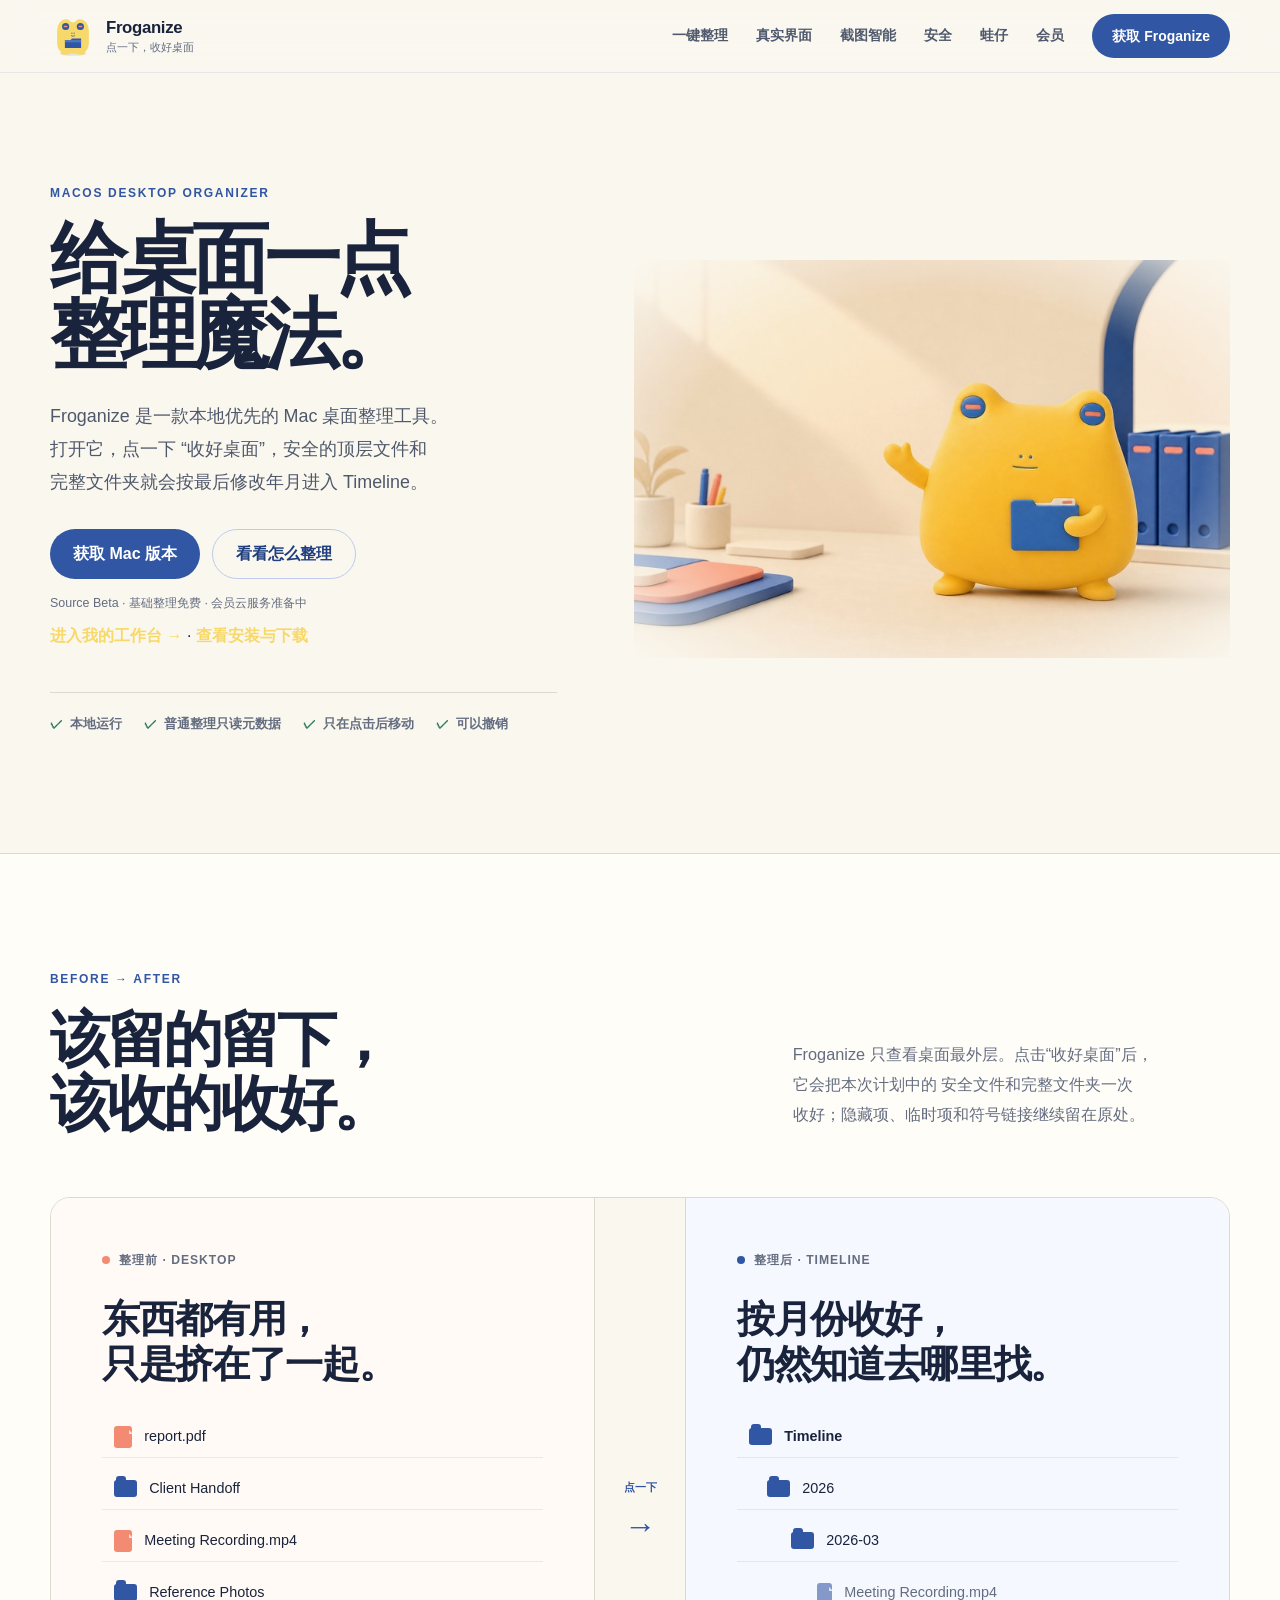
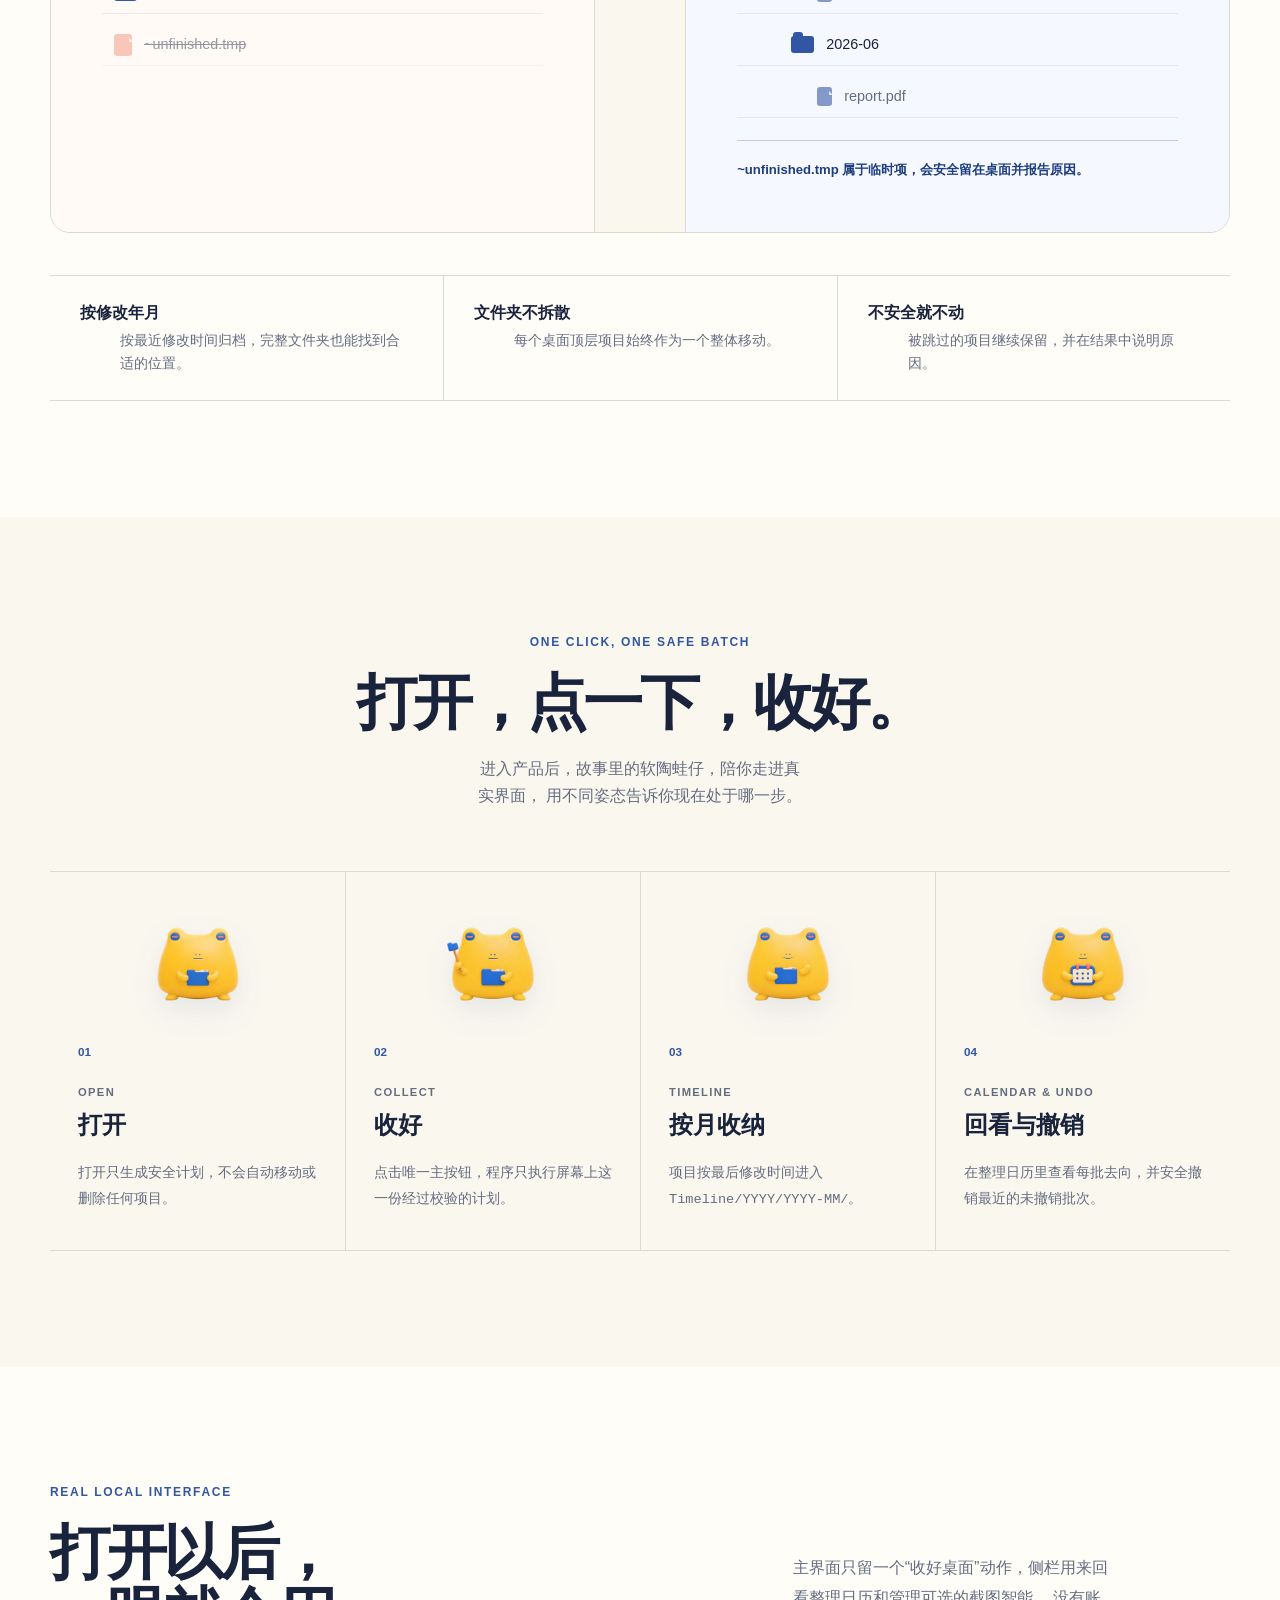
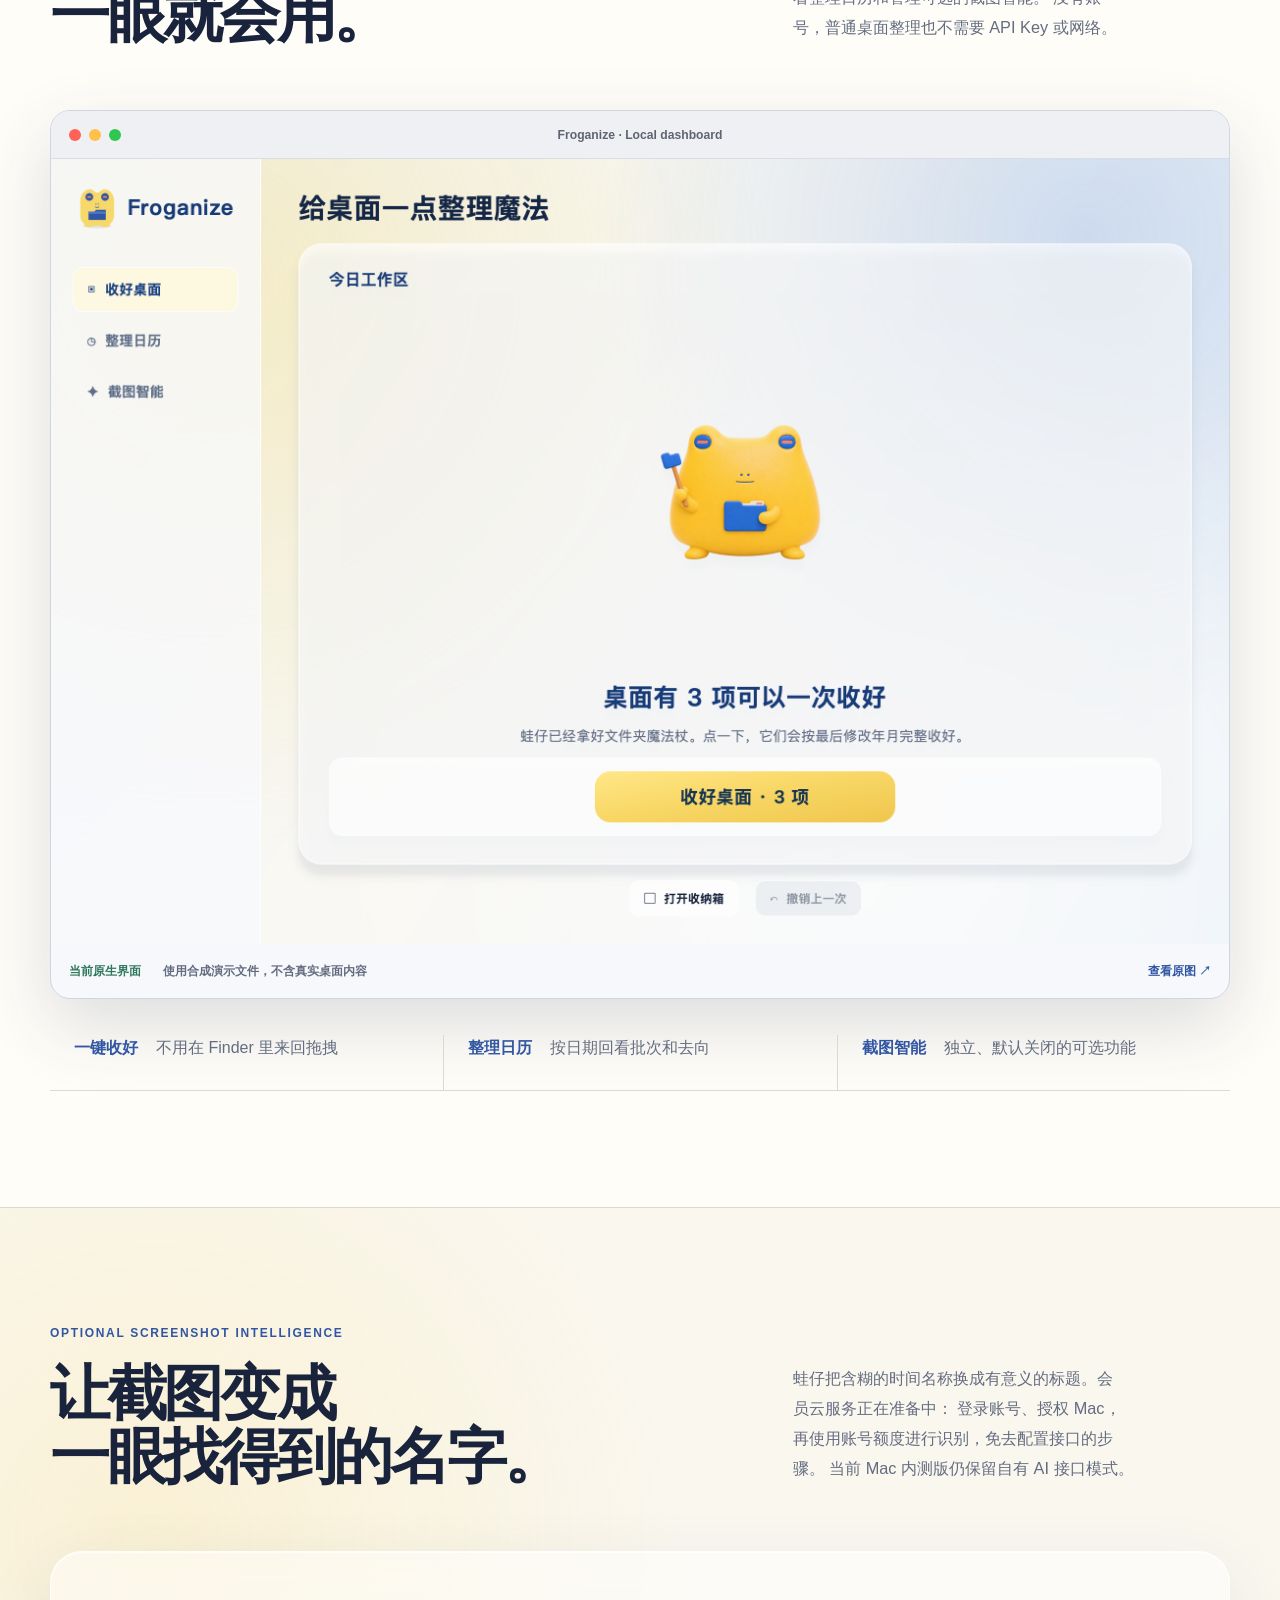
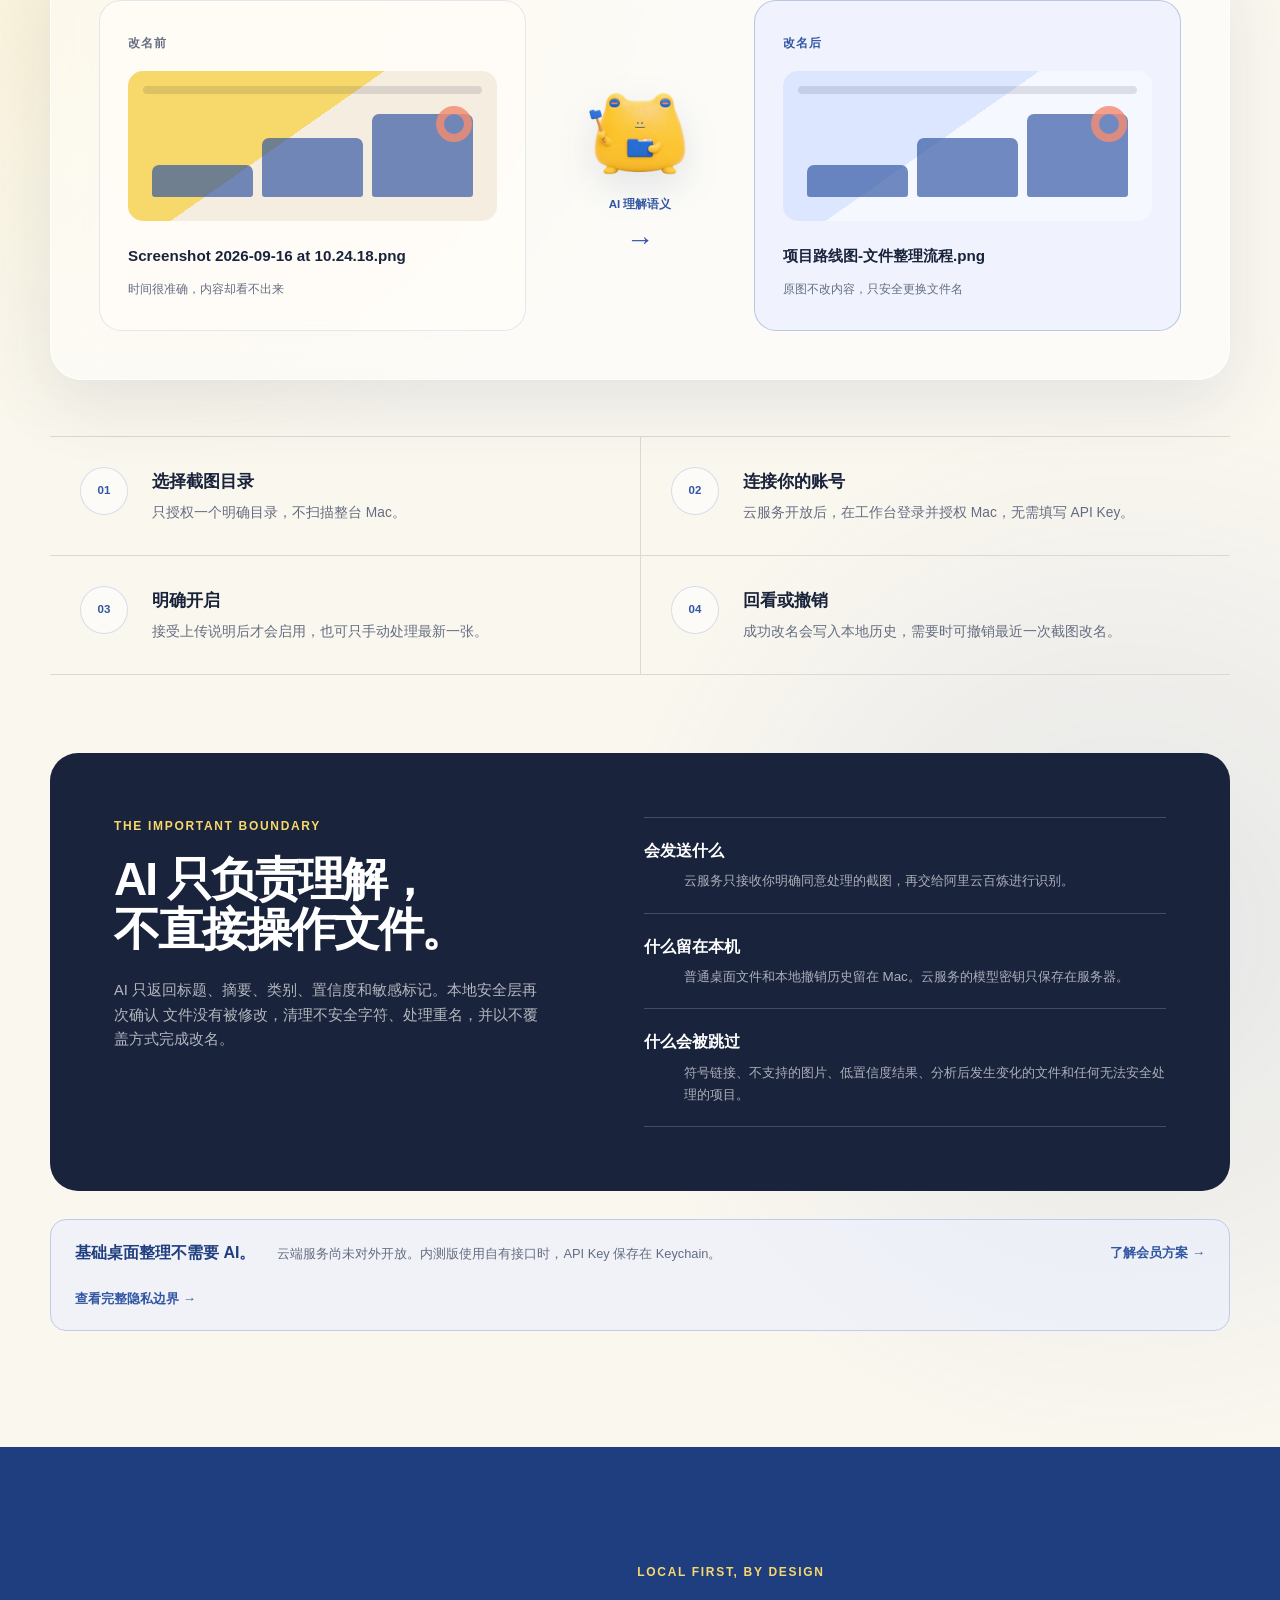
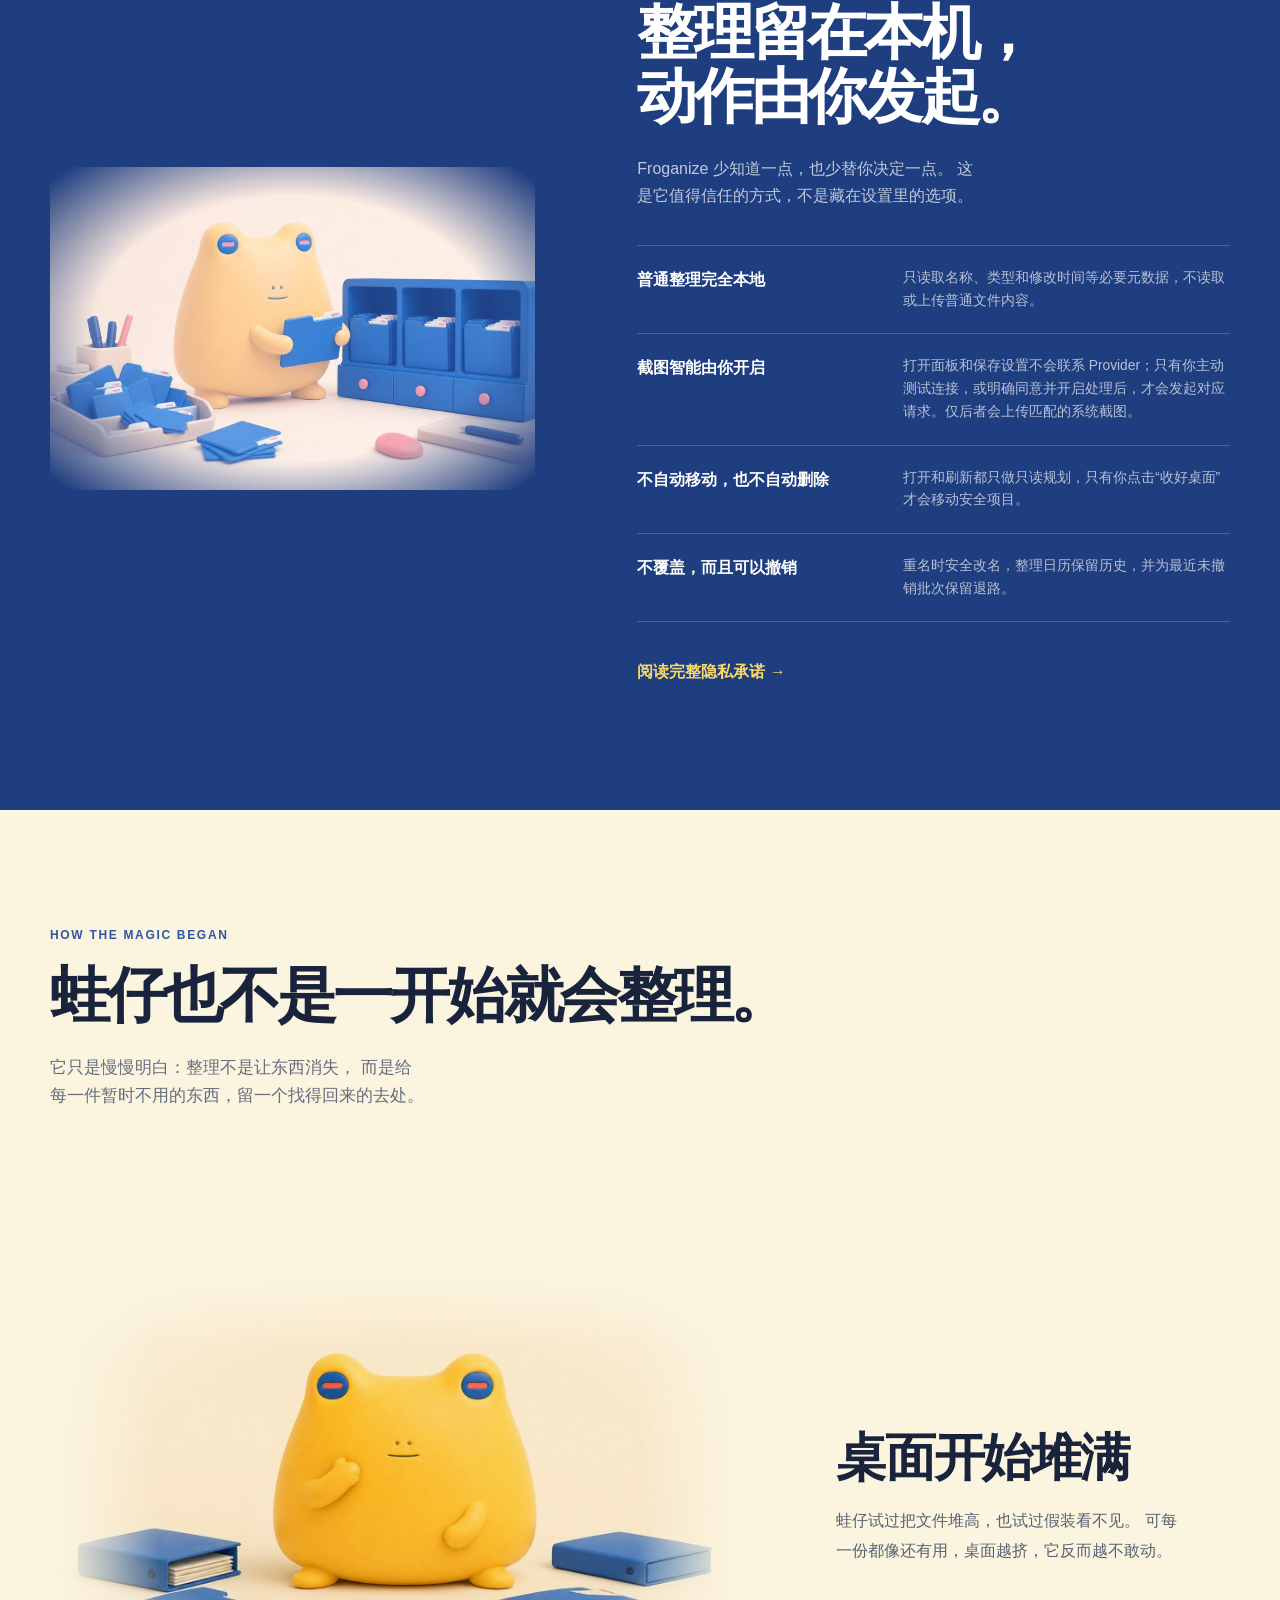
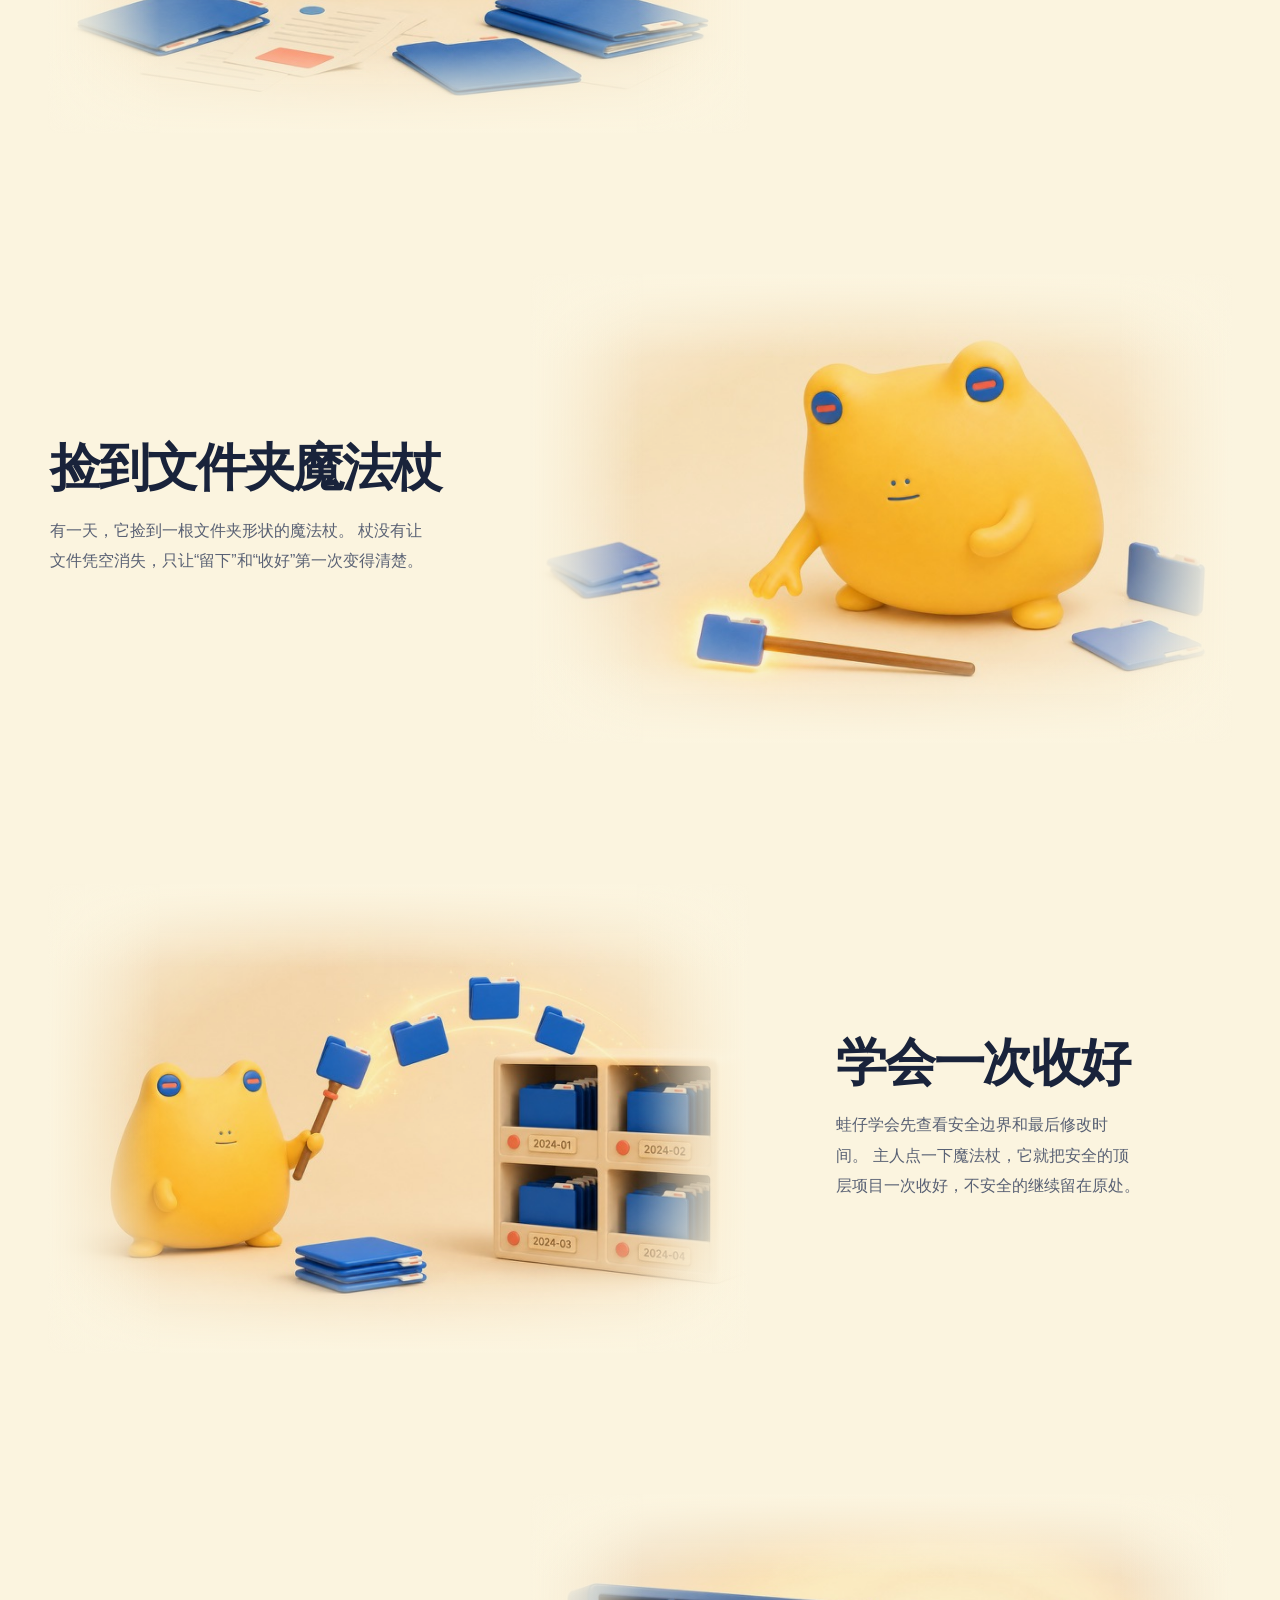
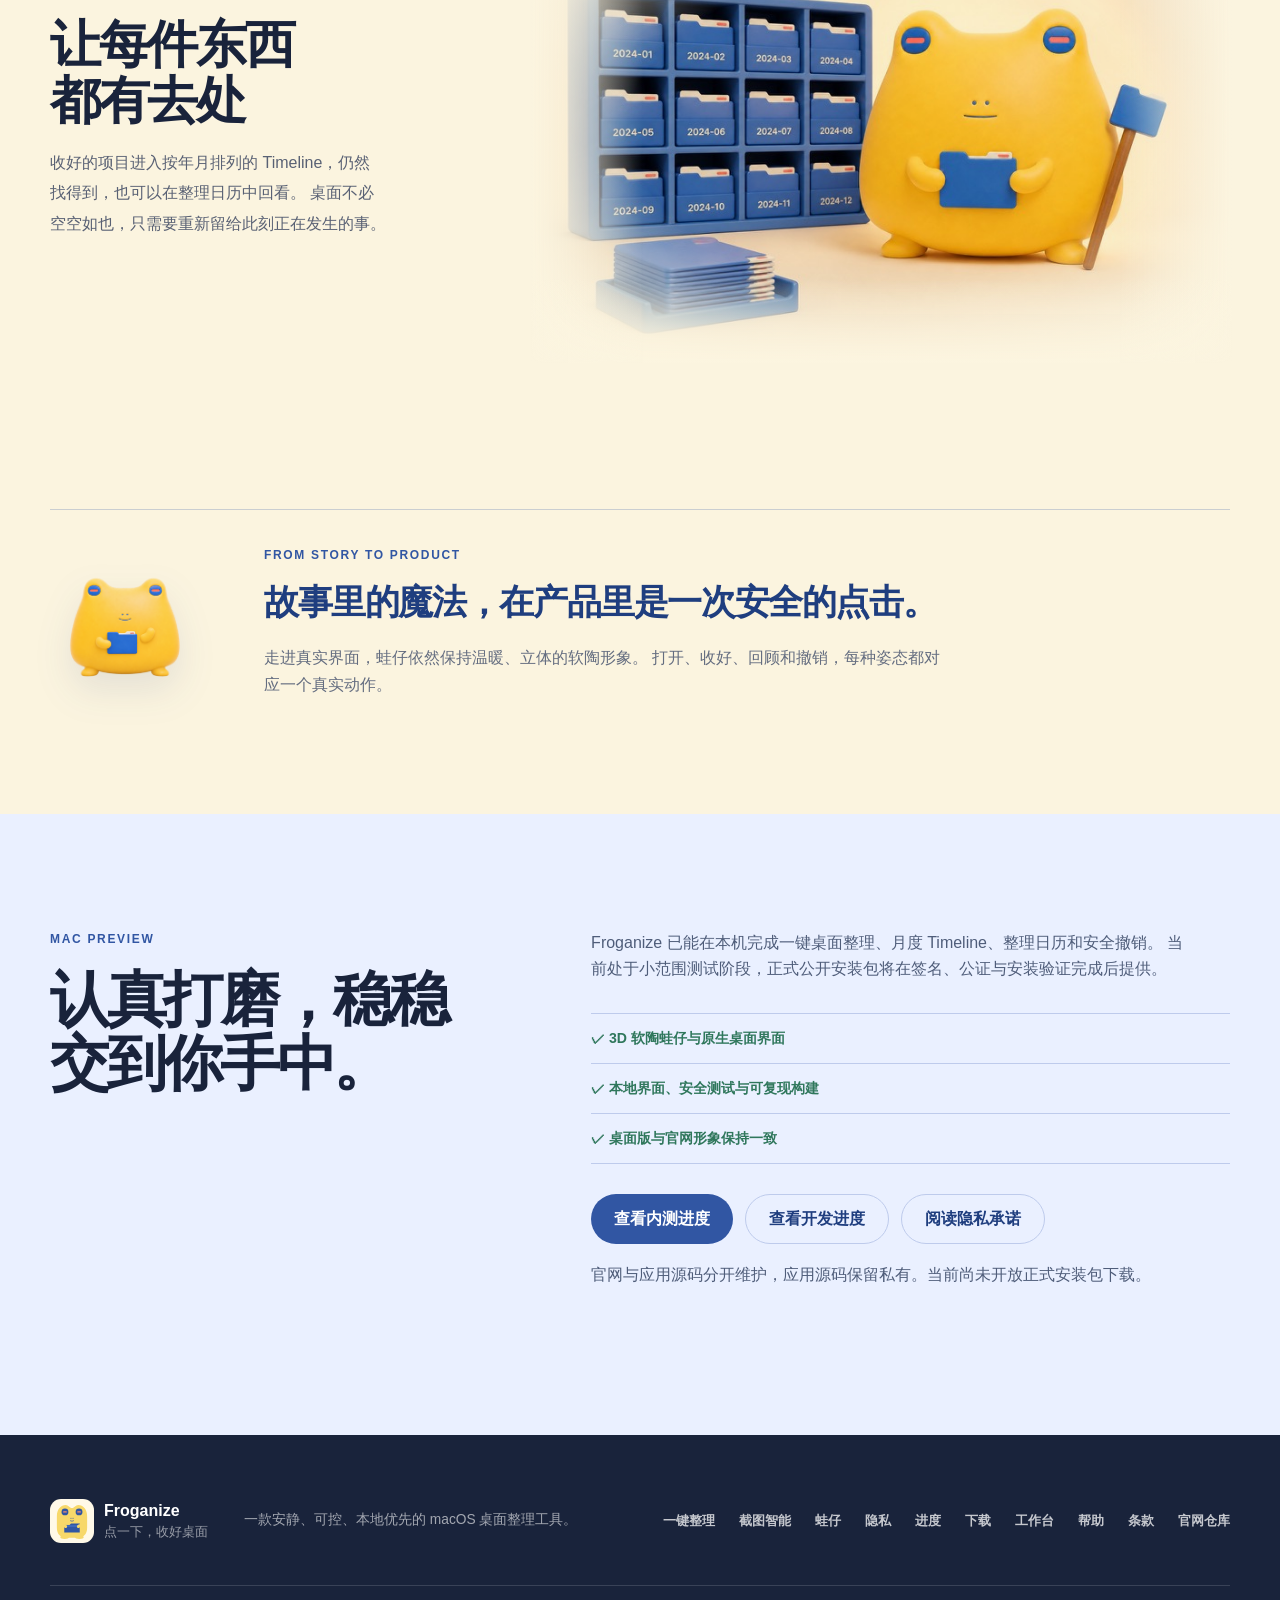
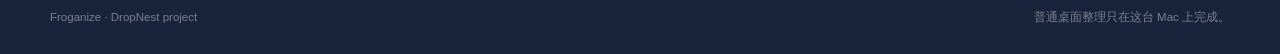
==== index.html @ e3f1faae "Publish independent marketing site with clay mascot system" ====
<!doctype html>
<html lang="zh-CN">
  <head>
    <meta charset="utf-8">
    <meta name="viewport" content="width=device-width, initial-scale=1">
    <meta
      name="description"
      content="Froganize 是一款本地优先的 macOS 桌面整理工具。点一下收好桌面，安全项目会按最后修改年月进入 Timeline，并可从整理日历回看和撤销。"
    >
    <meta name="theme-color" content="#faf7ef">
    <meta name="color-scheme" content="light">
    <meta property="og:type" content="website">
    <meta property="og:locale" content="zh_CN">
    <meta property="og:site_name" content="Froganize">
    <meta property="og:title" content="Froganize — 给桌面一点整理魔法">
    <meta
      property="og:description"
      content="点一下收好桌面：按最后修改年月归档，不覆盖、文件夹不拆散，还可以撤销。"
    >
    <meta property="og:url" content="https://www.froganize.com/">
    <meta property="og:image" content="https://www.froganize.com/assets/social-preview.png">
    <meta property="og:image:width" content="1280">
    <meta property="og:image:height" content="640">
    <meta property="og:image:alt" content="Froganize 蛙仔和桌面月度整理界面">
    <meta name="twitter:card" content="summary_large_image">
    <meta name="twitter:title" content="Froganize — 本地优先的 macOS 桌面整理工具">
    <meta
      name="twitter:description"
      content="Open → Collect → Timeline → Undo。一次明确点击，把安全项目完整收好。"
    >
    <meta name="twitter:image" content="https://www.froganize.com/assets/social-preview.png">
    <title>Froganize — 给桌面一点整理魔法</title>
    <link rel="canonical" href="https://www.froganize.com/">
    <link rel="icon" type="image/svg+xml" href="./assets/froganize-mark.svg">
    <link rel="apple-touch-icon" href="./assets/apple-touch-icon.png">
    <link rel="stylesheet" href="./styles.css">
    <script type="application/ld+json">
      {
        "@context": "https://schema.org",
        "@type": "SoftwareApplication",
        "name": "Froganize",
        "alternateName": "DropNest",
        "applicationCategory": "UtilitiesApplication",
        "operatingSystem": "macOS",
        "softwareVersion": "0.3.0",
        "url": "https://www.froganize.com/",
        "image": "https://www.froganize.com/assets/social-preview.png",
        "description": "A local-first macOS organizer that collects safe Desktop items into a monthly timeline with history and undo."
      }
    </script>
  </head>
  <body>
    <a class="skip-link" href="#main-content">跳到主要内容</a>

    <header class="site-header">
      <div class="page-width header-inner">
        <a class="brand" href="#top" aria-label="返回 Froganize 官网顶部">
          <span class="brand-avatar" aria-hidden="true">
            <img src="./assets/froganize-idle.svg" alt="" width="256" height="256">
          </span>
          <span class="brand-copy">
            <strong>Froganize</strong>
            <small>点一下，收好桌面</small>
          </span>
        </a>

        <nav class="site-nav" aria-label="主要导航">
          <a href="#workflow">一键整理</a>
          <a href="#product">真实界面</a>
          <a href="#intelligence">截图智能</a>
          <a href="#safety">安全</a>
          <a href="#story">蛙仔</a>
          <a href="./pricing.html">会员</a>
        </nav>

        <a class="header-download download-cta" href="./download.html">获取 Froganize</a>

        <details class="mobile-nav">
          <summary aria-label="打开网站导航">
            <span aria-hidden="true"></span>
            <span aria-hidden="true"></span>
            <span aria-hidden="true"></span>
          </summary>
          <nav aria-label="移动端导航">
            <a href="#workflow">一键整理</a>
            <a href="#product">真实界面</a>
            <a href="#intelligence">截图智能</a>
            <a href="#safety">安全原则</a>
            <a href="#story">认识蛙仔</a>
            <a href="./pricing.html">会员方案</a>
            <a href="./account.html">我的工作台</a>
            <a href="./help.html">帮助中心</a>
            <a class="download-cta" href="./download.html">获取 Froganize</a>
          </nav>
        </details>
      </div>
    </header>

    <main id="main-content">
      <section class="hero page-width" id="top">
        <div class="hero-copy">
          <p class="eyebrow">macOS Desktop Organizer</p>
          <h1>给桌面一点整理魔法。</h1>
          <p class="hero-lead">
            Froganize 是一款本地优先的 Mac 桌面整理工具。打开它，点一下
            “收好桌面”，安全的顶层文件和完整文件夹就会按最后修改年月进入 Timeline。
          </p>
          <div class="hero-actions">
            <a class="button button-primary download-cta" href="./download.html">获取 Mac 版本</a>
            <a class="button button-quiet" href="#transformation">看看怎么整理</a>
          </div>
          <p class="preview-note">Source Beta · 基础整理免费 · 会员云服务准备中</p>
          <p><a class="text-link" href="./account.html">进入我的工作台 →</a> · <a class="text-link" href="./download.html">查看安装与下载</a></p>
          <ul class="trust-list" aria-label="Froganize 的四个基础原则">
            <li>本地运行</li>
            <li>普通整理只读元数据</li>
            <li>只在点击后移动</li>
            <li>可以撤销</li>
          </ul>
        </div>

        <figure class="hero-visual">
          <img
            src="./assets/froganize-welcome.jpg"
            srcset="./assets/responsive/froganize-welcome-768.jpg 768w, ./assets/froganize-welcome.jpg 1536w"
            sizes="(max-width: 920px) 92vw, 46vw"
            alt="蛙仔 Froganize 在整洁的文件架旁挥手欢迎"
            width="1536"
            height="1024"
            fetchpriority="high"
            decoding="async"
          >
        </figure>
      </section>

      <section class="transformation-section section-block" id="transformation">
        <div class="page-width">
          <header class="section-heading split-heading">
            <div>
              <p class="eyebrow">Before → After</p>
              <h2>该留的留下，<br>该收的收好。</h2>
            </div>
            <p>
              Froganize 只查看桌面最外层。点击“收好桌面”后，它会把本次计划中的
              安全文件和完整文件夹一次收好；隐藏项、临时项和符号链接继续留在原处。
            </p>
          </header>

          <div class="before-after-demo" aria-label="桌面整理前后示意">
            <article class="file-panel before-panel">
              <p class="panel-label"><i aria-hidden="true"></i>整理前 · Desktop</p>
              <h3>东西都有用，<br>只是挤在了一起。</h3>
              <ul class="file-list">
                <li><span class="file-icon coral"></span>report.pdf</li>
                <li><span class="file-icon blue folder"></span>Client Handoff</li>
                <li><span class="file-icon coral"></span>Meeting Recording.mp4</li>
                <li><span class="file-icon blue folder"></span>Reference Photos</li>
                <li class="faded"><span class="file-icon coral"></span>~unfinished.tmp</li>
              </ul>
            </article>

            <div class="confirm-bridge" aria-hidden="true">
              <span>点一下</span>
              <i>→</i>
            </div>

            <article class="file-panel after-panel">
              <p class="panel-label"><i aria-hidden="true"></i>整理后 · Timeline</p>
              <h3>按月份收好，<br>仍然知道去哪里找。</h3>
              <ul class="timeline-tree">
                <li><span class="tree-folder"></span><strong>Timeline</strong></li>
                <li class="depth-one"><span class="tree-folder"></span>2026</li>
                <li class="depth-two"><span class="tree-folder"></span>2026-03</li>
                <li class="depth-three"><span class="tree-file"></span>Meeting Recording.mp4</li>
                <li class="depth-two"><span class="tree-folder"></span>2026-06</li>
                <li class="depth-three"><span class="tree-file"></span>report.pdf</li>
              </ul>
              <p class="stays-note">~unfinished.tmp 属于临时项，会安全留在桌面并报告原因。</p>
            </article>
          </div>

          <dl class="outcome-list" aria-label="一键整理的三个原则">
            <div><dt>按修改年月</dt><dd>按最近修改时间归档，完整文件夹也能找到合适的位置。</dd></div>
            <div><dt>文件夹不拆散</dt><dd>每个桌面顶层项目始终作为一个整体移动。</dd></div>
            <div><dt>不安全就不动</dt><dd>被跳过的项目继续保留，并在结果中说明原因。</dd></div>
          </dl>
        </div>
      </section>

      <section class="workflow-section section-block" id="workflow">
        <div class="page-width">
          <header class="section-heading centered-heading compact-heading">
            <p class="eyebrow">One click, one safe batch</p>
            <h2>打开，点一下，收好。</h2>
            <p>
              进入产品后，故事里的软陶蛙仔，陪你走进真实界面，
              用不同姿态告诉你现在处于哪一步。
            </p>
          </header>

          <ol class="workflow-list">
            <li>
              <img class="workflow-mascot" src="./assets/froganize-3d-idle.png" alt="蛙仔抱着文件夹，准备查看桌面" width="256" height="256" loading="lazy" decoding="async">
              <span>01</span>
              <p>Open</p>
              <h3>打开</h3>
              <small>打开只生成安全计划，不会自动移动或删除任何项目。</small>
            </li>
            <li>
              <img class="workflow-mascot" src="./assets/froganize-3d-organizing.png" alt="蛙仔举起文件夹魔法杖，给出整理建议" width="256" height="256" loading="lazy" decoding="async">
              <span>02</span>
              <p>Collect</p>
              <h3>收好</h3>
              <small>点击唯一主按钮，程序只执行屏幕上这一份经过校验的计划。</small>
            </li>
            <li>
              <img class="workflow-mascot" src="./assets/froganize-3d-success.png" alt="蛙仔完成确认过的整理" width="256" height="256" loading="lazy" decoding="async">
              <span>03</span>
              <p>Timeline</p>
              <h3>按月收纳</h3>
              <small>项目按最后修改时间进入 <code>Timeline/YYYY/YYYY-MM/</code>。</small>
            </li>
            <li>
              <img class="workflow-mascot" src="./assets/froganize-3d-calendar.png" alt="蛙仔抱着日历，回看整理记录" width="256" height="256" loading="lazy" decoding="async">
              <span>04</span>
              <p>Calendar &amp; Undo</p>
              <h3>回看与撤销</h3>
              <small>在整理日历里查看每批去向，并安全撤销最近的未撤销批次。</small>
            </li>
          </ol>
        </div>
      </section>

      <section class="product-section section-block" id="product">
        <div class="page-width">
          <header class="section-heading split-heading product-heading">
            <div>
              <p class="eyebrow">Real local interface</p>
              <h2>打开以后，<br>一眼就会用。</h2>
            </div>
            <p>
              主界面只留一个“收好桌面”动作，侧栏用来回看整理日历和管理可选的截图智能。
              没有账号，普通桌面整理也不需要 API Key 或网络。
            </p>
          </header>

          <figure class="app-window">
            <div class="window-bar" aria-hidden="true">
              <span></span><span></span><span></span>
              <strong>Froganize · Local dashboard</strong>
            </div>
            <a
              class="product-shot-link"
              href="./assets/native-dashboard.png"
              target="_blank"
              rel="noopener"
              aria-label="在新标签页查看 Froganize 当前原生界面原图"
            >
              <img
                src="./assets/native-dashboard.png"
                alt="Froganize 当前原生界面，包含收好桌面、整理日历和截图智能三个入口"
                width="2400"
                height="1600"
                loading="lazy"
                decoding="async"
              >
            </a>
            <figcaption>
              <span>当前原生界面</span>
              <strong>使用合成演示文件，不含真实桌面内容</strong>
              <a href="./assets/native-dashboard.png" target="_blank" rel="noopener">查看原图 ↗</a>
            </figcaption>
          </figure>

          <ul class="product-points" aria-label="本地界面的三个重点">
            <li><strong>一键收好</strong><span>不用在 Finder 里来回拖拽</span></li>
            <li><strong>整理日历</strong><span>按日期回看批次和去向</span></li>
            <li><strong>截图智能</strong><span>独立、默认关闭的可选功能</span></li>
          </ul>
        </div>
      </section>

      <section class="intelligence-section section-block" id="intelligence">
        <div class="page-width">
          <header class="section-heading split-heading intelligence-heading">
            <div>
              <p class="eyebrow">Optional Screenshot Intelligence</p>
              <h2>让截图变成<br><span>一眼找得到的名字。</span></h2>
            </div>
            <p>
              蛙仔把含糊的时间名称换成有意义的标题。会员云服务正在准备中：
              登录账号、授权 Mac，再使用账号额度进行识别，免去配置接口的步骤。
              当前 Mac 内测版仍保留自有 AI 接口模式。
            </p>
          </header>

          <div class="rename-demo" aria-label="截图智能改名前后示意">
            <article class="rename-file rename-before">
              <span class="rename-kicker">改名前</span>
              <div class="screenshot-thumbnail" aria-hidden="true">
                <span></span><span></span><span></span>
                <i></i>
              </div>
              <p>Screenshot 2026-09-16 at 10.24.18.png</p>
              <small>时间很准确，内容却看不出来</small>
            </article>

            <div class="rename-magic" aria-hidden="true">
              <img src="./assets/froganize-3d-organizing.png" alt="" width="256" height="256" loading="lazy" decoding="async">
              <span>AI 理解语义</span>
              <i>→</i>
            </div>

            <article class="rename-file rename-after">
              <span class="rename-kicker">改名后</span>
              <div class="screenshot-thumbnail named" aria-hidden="true">
                <span></span><span></span><span></span>
                <i></i>
              </div>
              <p>项目路线图-文件整理流程.png</p>
              <small>原图不改内容，只安全更换文件名</small>
            </article>
          </div>

          <ol class="intelligence-steps" aria-label="使用截图智能的四个步骤">
            <li>
              <span>01</span>
              <div><h3>选择截图目录</h3><p>只授权一个明确目录，不扫描整台 Mac。</p></div>
            </li>
            <li>
              <span>02</span>
              <div><h3>连接你的账号</h3><p>云服务开放后，在工作台登录并授权 Mac，无需填写 API Key。</p></div>
            </li>
            <li>
              <span>03</span>
              <div><h3>明确开启</h3><p>接受上传说明后才会启用，也可只手动处理最新一张。</p></div>
            </li>
            <li>
              <span>04</span>
              <div><h3>回看或撤销</h3><p>成功改名会写入本地历史，需要时可撤销最近一次截图改名。</p></div>
            </li>
          </ol>

          <div class="intelligence-boundary">
            <div class="boundary-copy">
              <p class="eyebrow">The important boundary</p>
              <h3>AI 只负责理解，<br>不直接操作文件。</h3>
              <p>
                AI 只返回标题、摘要、类别、置信度和敏感标记。本地安全层再次确认
                文件没有被修改，清理不安全字符、处理重名，并以不覆盖方式完成改名。
              </p>
            </div>

            <dl class="boundary-list">
              <div>
                <dt>会发送什么</dt>
                <dd>云服务只接收你明确同意处理的截图，再交给阿里云百炼进行识别。</dd>
              </div>
              <div>
                <dt>什么留在本机</dt>
                <dd>普通桌面文件和本地撤销历史留在 Mac。云服务的模型密钥只保存在服务器。</dd>
              </div>
              <div>
                <dt>什么会被跳过</dt>
                <dd>符号链接、不支持的图片、低置信度结果、分析后发生变化的文件和任何无法安全处理的项目。</dd>
              </div>
            </dl>
          </div>

          <div class="intelligence-note">
            <strong>基础桌面整理不需要 AI。</strong>
            <span>云端服务尚未对外开放。内测版使用自有接口时，API Key 保存在 Keychain。</span>
            <a href="./pricing.html">了解会员方案 →</a>
            <a href="./privacy.html">查看完整隐私边界 →</a>
          </div>
        </div>
      </section>

      <section class="safety-section section-block" id="safety">
        <div class="page-width safety-layout">
          <figure class="organizing-visual">
            <img
              src="./assets/froganize-organizing.jpg"
              srcset="./assets/responsive/froganize-organizing-768.jpg 768w, ./assets/froganize-organizing.jpg 1536w"
              sizes="(max-width: 920px) 92vw, 44vw"
              alt="蛙仔把蓝色文件夹逐一放进整齐的月度文件格"
              width="1536"
              height="1024"
              loading="lazy"
              decoding="async"
            >
          </figure>

          <div class="safety-copy">
            <p class="eyebrow">Local First, by design</p>
            <h2>整理留在本机，<br>动作由你发起。</h2>
            <p class="safety-lead">
              Froganize 少知道一点，也少替你决定一点。
              这是它值得信任的方式，不是藏在设置里的选项。
            </p>
            <dl class="safety-list">
              <div><dt>普通整理完全本地</dt><dd>只读取名称、类型和修改时间等必要元数据，不读取或上传普通文件内容。</dd></div>
              <div><dt>截图智能由你开启</dt><dd>打开面板和保存设置不会联系 Provider；只有你主动测试连接，或明确同意并开启处理后，才会发起对应请求。仅后者会上传匹配的系统截图。</dd></div>
              <div><dt>不自动移动，也不自动删除</dt><dd>打开和刷新都只做只读规划，只有你点击“收好桌面”才会移动安全项目。</dd></div>
              <div><dt>不覆盖，而且可以撤销</dt><dd>重名时安全改名，整理日历保留历史，并为最近未撤销批次保留退路。</dd></div>
            </dl>
            <a class="text-link" href="./privacy.html">阅读完整隐私承诺 →</a>
          </div>
        </div>
      </section>

      <section class="story-section section-block" id="story">
        <div class="page-width">
          <header class="story-intro">
            <p class="eyebrow">How the magic began</p>
            <h2>蛙仔也不是一开始就会整理。</h2>
            <p>
              它只是慢慢明白：整理不是让东西消失，
              而是给每一件暂时不用的东西，留一个找得回来的去处。
            </p>
          </header>

          <div class="story-journey">
            <article class="story-scene">
              <figure class="story-art">
                <img
                  src="./assets/story-01-chaos.jpg"
                  srcset="./assets/responsive/story-01-chaos-768.jpg 768w, ./assets/story-01-chaos.jpg 1536w"
                  sizes="(max-width: 700px) 100vw, 55vw"
                  alt="蛙仔坐在散乱的文件和文件夹中，不知道从哪里开始"
                  width="1536"
                  height="1024"
                  loading="lazy"
                  decoding="async"
                >
              </figure>
              <div class="story-copy">
                <h3>桌面开始堆满</h3>
                <p>
                  蛙仔试过把文件堆高，也试过假装看不见。
                  可每一份都像还有用，桌面越挤，它反而越不敢动。
                </p>
              </div>
            </article>

            <article class="story-scene">
              <figure class="story-art">
                <img
                  src="./assets/story-02-wand.jpg"
                  srcset="./assets/responsive/story-02-wand-768.jpg 768w, ./assets/story-02-wand.jpg 1536w"
                  sizes="(max-width: 700px) 100vw, 55vw"
                  alt="蛙仔发现一根木制魔法杖，木杖一端连接着蓝色文件夹形状的杖头"
                  width="1536"
                  height="1024"
                  loading="lazy"
                  decoding="async"
                >
              </figure>
              <div class="story-copy">
                <h3>捡到文件夹魔法杖</h3>
                <p>
                  有一天，它捡到一根文件夹形状的魔法杖。
                  杖没有让文件凭空消失，只让“留下”和“收好”第一次变得清楚。
                </p>
              </div>
            </article>

            <article class="story-scene">
              <figure class="story-art">
                <img
                  src="./assets/story-03-learning.jpg"
                  srcset="./assets/responsive/story-03-learning-768.jpg 768w, ./assets/story-03-learning.jpg 1536w"
                  sizes="(max-width: 700px) 100vw, 55vw"
                  alt="蛙仔挥动文件夹形状的魔法杖，练习把文件夹送进月度格子"
                  width="1536"
                  height="1024"
                  loading="lazy"
                  decoding="async"
                >
              </figure>
              <div class="story-copy">
                <h3>学会一次收好</h3>
                <p>
                  蛙仔学会先查看安全边界和最后修改时间。
                  主人点一下魔法杖，它就把安全的顶层项目一次收好，不安全的继续留在原处。
                </p>
              </div>
            </article>

            <article class="story-scene">
              <figure class="story-art">
                <img
                  src="./assets/story-04-master.jpg"
                  srcset="./assets/responsive/story-04-master-768.jpg 768w, ./assets/story-04-master.jpg 1536w"
                  sizes="(max-width: 700px) 100vw, 55vw"
                  alt="蛙仔拿着蓝色文件夹，身旁是按月份整齐归档的文件柜和魔法杖"
                  width="1536"
                  height="1024"
                  loading="lazy"
                  decoding="async"
                >
              </figure>
              <div class="story-copy">
                <h3>让每件东西都有去处</h3>
                <p>
                  收好的项目进入按年月排列的 Timeline，仍然找得到，也可以在整理日历中回看。
                  桌面不必空空如也，只需要重新留给此刻正在发生的事。
                </p>
              </div>
            </article>
          </div>

          <div class="story-product-bridge">
            <img src="./assets/froganize-3d-success.png" alt="整理完成的软陶蛙仔" width="256" height="256" loading="lazy" decoding="async">
            <div>
              <p class="eyebrow">From story to product</p>
              <p class="story-ending">故事里的魔法，在产品里是一次安全的点击。</p>
              <p>
                走进真实界面，蛙仔依然保持温暖、立体的软陶形象。
                打开、收好、回顾和撤销，每种姿态都对应一个真实动作。
              </p>
            </div>
          </div>
        </div>
      </section>

      <section class="release-section section-block" id="release">
        <div class="page-width release-layout">
          <div class="release-copy">
            <p class="eyebrow">Mac preview</p>
            <h2>认真打磨，稳稳交到你手中。</h2>
          </div>
          <div class="release-detail">
            <p>
              Froganize 已能在本机完成一键桌面整理、月度 Timeline、整理日历和安全撤销。
              当前处于小范围测试阶段，正式公开安装包将在签名、公证与安装验证完成后提供。
            </p>
            <ul class="release-status" aria-label="公开下载准备状态">
              <li>✓ 3D 软陶蛙仔与原生桌面界面</li>
              <li>✓ 本地界面、安全测试与可复现构建</li>
              <li>✓ 桌面版与官网形象保持一致</li>
            </ul>
            <div class="release-actions">
              <a class="button button-primary download-cta" href="./changelog.html">查看内测进度</a>
              <a class="button button-quiet" href="./changelog.html">查看开发进度</a>
              <a class="button button-quiet" href="./privacy.html">阅读隐私承诺</a>
            </div>
            <p class="release-honesty">官网与应用源码分开维护，应用源码保留私有。当前尚未开放正式安装包下载。</p>
          </div>
        </div>
      </section>
    </main>

    <footer class="site-footer">
      <div class="page-width footer-main">
        <a class="brand footer-brand" href="#top">
          <img src="./assets/froganize-mark.svg" alt="" width="44" height="44">
          <span><strong>Froganize</strong><small>点一下，收好桌面</small></span>
        </a>
        <p>一款安静、可控、本地优先的 macOS 桌面整理工具。</p>
        <nav aria-label="页脚导航">
          <a href="#workflow">一键整理</a>
          <a href="#intelligence">截图智能</a>
          <a href="#story">蛙仔</a>
          <a href="./privacy.html">隐私</a>
          <a href="./changelog.html">进度</a>
          <a href="./download.html">下载</a>
          <a href="./account.html">工作台</a>
          <a href="./help.html">帮助</a>
          <a href="./terms.html">条款</a>
          <a href="https://github.com/liwengtai-sudo/froganize-website">官网仓库</a>
        </nav>
      </div>
      <div class="page-width footer-bottom">
        <span>Froganize · DropNest project</span>
        <span>普通桌面整理只在这台 Mac 上完成。</span>
      </div>
    </footer>
  </body>
</html>
---- styles.css ----
:root {
  --canvas: #faf7ef;
  --surface: #fffdf8;
  --surface-blue: #eaf0ff;
  --ink: #19233b;
  --muted: #646d80;
  --line: #dcd9cf;
  --line-blue: #becbec;
  --cobalt: #3156a3;
  --cobalt-dark: #1f3e7f;
  --yellow: #f7d86a;
  --coral: #f38b72;
  --coral-ink: #9c4737;
  --green: #2f775c;
  --radius: 20px;
  --page: 1180px;
  --shadow-product: 0 26px 70px rgba(35, 54, 94, 0.16);
}

*,
*::before,
*::after {
  box-sizing: border-box;
}

html {
  scroll-behavior: smooth;
}

body {
  margin: 0;
  background: var(--canvas);
  color: var(--ink);
  font-family: -apple-system, BlinkMacSystemFont, "SF Pro Display", "PingFang SC",
    "Helvetica Neue", Arial, sans-serif;
  font-size: 16px;
  line-height: 1.65;
  text-rendering: optimizeLegibility;
  -webkit-font-smoothing: antialiased;
}

img {
  display: block;
  max-width: 100%;
  height: auto;
}

a {
  color: inherit;
  text-decoration: none;
}

button,
a,
summary {
  -webkit-tap-highlight-color: transparent;
}

a:focus-visible,
button:focus-visible,
summary:focus-visible {
  outline: 3px solid var(--cobalt-dark);
  outline-offset: 4px;
}

p,
h1,
h2,
h3,
figure,
ul,
ol,
dl,
dd {
  margin-top: 0;
}

h1,
h2,
h3,
.story-ending {
  text-wrap: balance;
}

p {
  text-wrap: pretty;
}

.hero-lead,
.section-heading > p,
.safety-lead,
.story-intro > p:last-child,
.story-copy p,
.release-detail > p {
  text-wrap: balance;
}

.page-width {
  width: min(calc(100% - 48px), var(--page));
  margin-inline: auto;
}

.section-block {
  padding: 116px 0;
  scroll-margin-top: 92px;
}

.skip-link {
  position: fixed;
  top: 12px;
  left: 12px;
  z-index: 100;
  padding: 10px 16px;
  border-radius: 10px;
  background: var(--ink);
  color: white;
  transform: translateY(-160%);
  transition: transform 160ms ease;
}

.skip-link:focus {
  transform: translateY(0);
}

.eyebrow {
  margin-bottom: 18px;
  color: var(--cobalt);
  font-size: 0.75rem;
  font-weight: 800;
  letter-spacing: 0.14em;
  text-transform: uppercase;
}

.site-header {
  position: sticky;
  top: 0;
  z-index: 50;
  border-bottom: 1px solid rgba(49, 86, 163, 0.1);
  background: rgba(250, 247, 239, 0.88);
  -webkit-backdrop-filter: blur(18px);
  backdrop-filter: blur(18px);
}

.header-inner {
  display: flex;
  min-height: 72px;
  align-items: center;
  gap: 28px;
}

.brand {
  display: inline-flex;
  min-height: 44px;
  align-items: center;
  gap: 10px;
  flex: 0 0 auto;
}

.brand-avatar {
  display: grid;
  width: 46px;
  height: 46px;
  place-items: center;
}

.brand-avatar img {
  width: 46px;
  height: 46px;
  object-fit: contain;
}

.brand-copy {
  display: grid;
  line-height: 1.08;
}

.brand-copy strong {
  font-size: 1.05rem;
  letter-spacing: -0.02em;
}

.brand-copy small {
  margin-top: 5px;
  color: var(--muted);
  font-size: 0.68rem;
}

.site-nav {
  display: flex;
  align-items: center;
  gap: 28px;
  margin-left: auto;
}

.site-nav a {
  min-height: 44px;
  display: inline-flex;
  align-items: center;
  color: #4f586c;
  font-size: 0.88rem;
  font-weight: 650;
}

.site-nav a:hover,
.text-link:hover,
.footer-main nav a:hover {
  color: var(--cobalt);
}

.header-download {
  display: inline-flex;
  min-height: 44px;
  align-items: center;
  justify-content: center;
  padding: 0 20px;
  border-radius: 999px;
  background: var(--cobalt);
  color: white;
  font-size: 0.87rem;
  font-weight: 800;
}

.header-download:hover {
  background: var(--cobalt-dark);
}

.mobile-nav {
  display: none;
  position: relative;
}

.mobile-nav summary {
  display: grid;
  width: 44px;
  min-height: 44px;
  align-content: center;
  gap: 5px;
  padding: 10px;
  cursor: pointer;
  list-style: none;
}

.mobile-nav summary::-webkit-details-marker {
  display: none;
}

.mobile-nav summary span {
  width: 22px;
  height: 2px;
  border-radius: 2px;
  background: var(--ink);
}

.mobile-nav nav {
  position: absolute;
  top: 52px;
  right: 0;
  display: grid;
  width: min(280px, calc(100vw - 32px));
  padding: 10px;
  border: 1px solid var(--line);
  border-radius: 16px;
  background: var(--surface);
  box-shadow: 0 18px 45px rgba(25, 35, 59, 0.14);
}

.mobile-nav nav a {
  display: flex;
  min-height: 46px;
  align-items: center;
  padding: 0 12px;
  border-radius: 10px;
  font-weight: 700;
}

.mobile-nav nav a:hover {
  background: var(--surface-blue);
}

.mobile-nav nav .download-cta {
  margin-top: 6px;
  justify-content: center;
  background: var(--cobalt);
  color: white;
}

.hero {
  min-height: min(780px, calc(100vh - 72px));
  display: grid;
  grid-template-columns: minmax(0, 0.92fr) minmax(420px, 1.08fr);
  align-items: center;
  gap: clamp(36px, 6vw, 88px);
  padding-top: 72px;
  padding-bottom: 80px;
  scroll-margin-top: 92px;
}

.hero-copy {
  position: relative;
  z-index: 2;
}

.hero h1 {
  max-width: 730px;
  margin-bottom: 28px;
  font-size: clamp(3.65rem, 6vw, 6.4rem);
  font-weight: 850;
  letter-spacing: -0.075em;
  line-height: 0.98;
  text-wrap: balance;
}

.hero-lead {
  max-width: 600px;
  margin-bottom: 30px;
  color: #4f586b;
  font-size: 1.12rem;
  line-height: 1.85;
}

.hero-actions,
.release-actions {
  display: flex;
  flex-wrap: wrap;
  gap: 12px;
}

.button {
  display: inline-flex;
  min-height: 50px;
  align-items: center;
  justify-content: center;
  padding: 0 23px;
  border-radius: 999px;
  font-weight: 800;
  transition: transform 160ms ease, background 160ms ease, color 160ms ease;
}

.button:hover {
  transform: translateY(-2px);
}

.button-primary {
  background: var(--cobalt);
  color: white;
}

.button-primary:hover {
  background: var(--cobalt-dark);
}

.button-quiet {
  border: 1px solid var(--line-blue);
  background: transparent;
  color: var(--cobalt-dark);
}

.button-quiet:hover {
  background: var(--surface-blue);
}

.preview-note {
  margin: 14px 0 0;
  color: var(--muted);
  font-size: 0.78rem;
}

.trust-list {
  display: flex;
  flex-wrap: wrap;
  gap: 8px 22px;
  margin: 34px 0 0;
  padding: 20px 0 0;
  border-top: 1px solid var(--line);
  list-style: none;
  color: var(--muted);
  font-size: 0.82rem;
  font-weight: 700;
}

.trust-list li::before {
  content: "✓";
  margin-right: 7px;
  color: var(--green);
}

.hero-visual {
  margin: 0;
}

.hero-visual img {
  width: 100%;
  mix-blend-mode: multiply;
  -webkit-mask-image: radial-gradient(ellipse 76% 72% at 51% 50%, #000 58%, transparent 96%);
  mask-image: radial-gradient(ellipse 76% 72% at 51% 50%, #000 58%, transparent 96%);
}

.section-heading {
  margin-bottom: 62px;
}

.section-heading h2,
.story-intro h2,
.safety-copy h2,
.release-copy h2 {
  margin-bottom: 0;
  font-size: clamp(2.55rem, 4.7vw, 4.75rem);
  font-weight: 820;
  letter-spacing: -0.055em;
  line-height: 1.06;
  text-wrap: balance;
}

.split-heading {
  display: grid;
  grid-template-columns: minmax(0, 1fr) minmax(300px, 0.66fr);
  align-items: end;
  gap: 80px;
}

.split-heading > p {
  margin-bottom: 6px;
  color: var(--muted);
  font-size: 1.02rem;
  line-height: 1.85;
}

.transformation-section {
  border-top: 1px solid var(--line);
  background: var(--surface);
}

.before-after-demo {
  display: grid;
  grid-template-columns: minmax(0, 1fr) 92px minmax(0, 1fr);
  align-items: stretch;
  overflow: clip;
  border: 1px solid var(--line);
  border-radius: var(--radius);
  background: white;
}

.file-panel {
  min-width: 0;
  padding: clamp(28px, 4vw, 52px);
}

.before-panel {
  background: #fffaf6;
}

.after-panel {
  background: #f5f8ff;
}

.panel-label {
  display: flex;
  align-items: center;
  gap: 9px;
  margin-bottom: 26px;
  color: var(--muted);
  font-size: 0.76rem;
  font-weight: 800;
  letter-spacing: 0.08em;
  text-transform: uppercase;
}

.panel-label i {
  width: 8px;
  height: 8px;
  border-radius: 50%;
  background: var(--coral);
}

.after-panel .panel-label i {
  background: var(--cobalt);
}

.file-panel h3 {
  margin-bottom: 30px;
  font-size: clamp(1.65rem, 3vw, 2.45rem);
  line-height: 1.18;
  letter-spacing: -0.035em;
}

.file-list,
.timeline-tree {
  display: grid;
  gap: 10px;
  margin-bottom: 0;
  padding: 0;
  list-style: none;
}

.file-list li,
.timeline-tree li {
  display: flex;
  min-height: 42px;
  align-items: center;
  gap: 12px;
  padding: 8px 12px;
  border-bottom: 1px solid rgba(100, 109, 128, 0.13);
  font-size: 0.9rem;
}

.file-list .faded {
  opacity: 0.45;
  text-decoration: line-through;
}

.file-icon,
.tree-file {
  position: relative;
  width: 18px;
  height: 22px;
  flex: 0 0 auto;
  border-radius: 3px;
  background: var(--coral);
}

.file-icon::after,
.tree-file::after {
  content: "";
  position: absolute;
  top: 4px;
  right: -1px;
  border-width: 4px 0 0 4px;
  border-style: solid;
  border-color: transparent transparent transparent rgba(255, 255, 255, 0.75);
}

.file-icon.folder,
.tree-folder {
  width: 23px;
  height: 17px;
  border-radius: 3px;
  background: var(--cobalt);
}

.file-icon.folder::before,
.tree-folder::before {
  content: "";
  position: absolute;
  top: -4px;
  left: 2px;
  width: 10px;
  height: 5px;
  border-radius: 3px 3px 0 0;
  background: inherit;
}

.file-icon.folder::after {
  display: none;
}

.tree-folder {
  position: relative;
  display: inline-block;
  flex: 0 0 auto;
}

.tree-file {
  width: 15px;
  height: 19px;
  background: #8498ca;
}

.timeline-tree .depth-one {
  padding-left: 30px;
}

.timeline-tree .depth-two {
  padding-left: 54px;
}

.timeline-tree .depth-three {
  padding-left: 80px;
  color: var(--muted);
}

.stays-note {
  margin: 22px 0 0;
  padding-top: 18px;
  border-top: 1px solid var(--line-blue);
  color: var(--cobalt-dark);
  font-size: 0.82rem;
  font-weight: 700;
}

.confirm-bridge {
  display: grid;
  place-content: center;
  gap: 4px;
  border-inline: 1px solid var(--line);
  background: var(--canvas);
  color: var(--cobalt);
  text-align: center;
}

.confirm-bridge span {
  font-size: 0.7rem;
  font-weight: 800;
}

.confirm-bridge i {
  font-size: 2rem;
  font-style: normal;
}

.outcome-list {
  display: grid;
  grid-template-columns: repeat(3, 1fr);
  margin: 42px 0 0;
  border-block: 1px solid var(--line);
}

.outcome-list div {
  padding: 24px 30px;
}

.outcome-list div + div {
  border-left: 1px solid var(--line);
}

.outcome-list dt {
  margin-bottom: 4px;
  font-weight: 800;
}

.outcome-list dd {
  margin-bottom: 0;
  color: var(--muted);
  font-size: 0.86rem;
}

.workflow-section {
  background: var(--canvas);
}

.centered-heading {
  max-width: 720px;
  margin-inline: auto;
  text-align: center;
}

.centered-heading > p:last-child {
  max-width: 620px;
  margin: 22px auto 0;
  color: var(--muted);
}

.workflow-list {
  display: grid;
  grid-template-columns: repeat(4, 1fr);
  margin: 0;
  padding: 0;
  border-block: 1px solid var(--line);
  list-style: none;
}

.workflow-list li {
  min-width: 0;
  padding: 32px 28px 38px;
}

.workflow-mascot {
  width: 112px;
  height: 112px;
  margin: 0 auto 22px;
  object-fit: contain;
  filter: drop-shadow(0 12px 14px rgba(31, 62, 127, 0.09));
  transition: transform 180ms ease;
}

.workflow-list li:hover .workflow-mascot {
  transform: translateY(-4px);
}

.workflow-list li + li {
  border-left: 1px solid var(--line);
}

.workflow-list span {
  color: var(--cobalt);
  font-size: 0.73rem;
  font-weight: 850;
}

.workflow-list p {
  margin: 18px 0 0;
  color: var(--muted);
  font-size: 0.7rem;
  font-weight: 800;
  letter-spacing: 0.12em;
  text-transform: uppercase;
}

.workflow-list h3 {
  margin: 4px 0 14px;
  font-size: 1.5rem;
}

.workflow-list small {
  color: var(--muted);
  font-size: 0.85rem;
  line-height: 1.75;
}

.product-section {
  background: var(--surface);
}

.app-window {
  overflow: clip;
  margin: 0;
  border: 1px solid #cfd5e1;
  border-radius: var(--radius);
  background: #f7f8fb;
  box-shadow: var(--shadow-product);
}

.window-bar {
  position: relative;
  display: flex;
  min-height: 48px;
  align-items: center;
  gap: 8px;
  padding: 0 18px;
  border-bottom: 1px solid #d9dce4;
  background: #eff0f3;
}

.window-bar span {
  width: 12px;
  height: 12px;
  border-radius: 50%;
  background: #ff6257;
}

.window-bar span:nth-child(2) {
  background: #ffc04c;
}

.window-bar span:nth-child(3) {
  background: #30c750;
}

.window-bar strong {
  position: absolute;
  left: 50%;
  color: #5e6572;
  font-size: 0.76rem;
  transform: translateX(-50%);
}

.product-shot-link {
  display: block;
  background: white;
}

.product-shot-link img {
  width: 100%;
}

.app-window figcaption {
  display: flex;
  min-height: 54px;
  align-items: center;
  gap: 22px;
  padding: 10px 18px;
  color: var(--muted);
  font-size: 0.75rem;
}

.app-window figcaption span {
  color: var(--green);
  font-weight: 800;
}

.app-window figcaption strong {
  margin-right: auto;
}

.app-window figcaption a {
  color: var(--cobalt);
  font-weight: 800;
}

.product-points {
  display: grid;
  grid-template-columns: repeat(3, 1fr);
  margin: 36px 0 0;
  padding: 0;
  border-bottom: 1px solid var(--line);
  list-style: none;
}

.product-points li {
  display: grid;
  grid-template-columns: auto 1fr;
  gap: 10px 18px;
  padding: 0 24px 28px;
}

.product-points li + li {
  border-left: 1px solid var(--line);
}

.product-points strong {
  color: var(--cobalt);
}

.product-points span {
  color: var(--muted);
}

.intelligence-section {
  overflow: clip;
  border-top: 1px solid var(--line);
  background:
    radial-gradient(circle at 12% 18%, rgba(247, 216, 106, 0.2), transparent 28%),
    radial-gradient(circle at 88% 72%, rgba(49, 86, 163, 0.11), transparent 30%),
    var(--canvas);
}

.intelligence-heading > p {
  max-width: 520px;
}

.intelligence-heading h2 span {
  white-space: nowrap;
}

.rename-demo {
  display: grid;
  grid-template-columns: minmax(0, 1fr) 180px minmax(0, 1fr);
  align-items: center;
  gap: 24px;
  padding: clamp(24px, 4vw, 48px);
  border: 1px solid rgba(255, 255, 255, 0.78);
  border-radius: 32px;
  background: rgba(255, 255, 255, 0.48);
  box-shadow:
    0 24px 70px rgba(35, 54, 94, 0.1),
    inset 0 1px 0 rgba(255, 255, 255, 0.86);
  -webkit-backdrop-filter: blur(24px);
  backdrop-filter: blur(24px);
}

.rename-file {
  min-width: 0;
  padding: 28px;
  border: 1px solid rgba(49, 86, 163, 0.13);
  border-radius: 22px;
  background: rgba(255, 253, 248, 0.82);
}

.rename-after {
  border-color: rgba(49, 86, 163, 0.28);
  background: rgba(234, 240, 255, 0.72);
}

.rename-kicker {
  display: inline-flex;
  margin-bottom: 18px;
  color: var(--muted);
  font-size: 0.72rem;
  font-weight: 850;
  letter-spacing: 0.1em;
}

.rename-after .rename-kicker {
  color: var(--cobalt);
}

.screenshot-thumbnail {
  position: relative;
  display: grid;
  height: 150px;
  grid-template-columns: repeat(3, 1fr);
  align-items: end;
  gap: 9px;
  overflow: hidden;
  margin-bottom: 22px;
  padding: 24px;
  border-radius: 15px;
  background: linear-gradient(145deg, #f7d86a 0 44%, #f5ede0 44% 100%);
}

.screenshot-thumbnail::before {
  content: "";
  position: absolute;
  inset: 15px 15px auto;
  height: 8px;
  border-radius: 999px;
  background: rgba(25, 35, 59, 0.12);
}

.screenshot-thumbnail span {
  height: 32%;
  border-radius: 7px 7px 3px 3px;
  background: rgba(49, 86, 163, 0.68);
}

.screenshot-thumbnail span:nth-child(2) {
  height: 58%;
}

.screenshot-thumbnail span:nth-child(3) {
  height: 82%;
}

.screenshot-thumbnail i {
  position: absolute;
  top: 35px;
  right: 25px;
  width: 36px;
  height: 36px;
  border: 8px solid rgba(243, 139, 114, 0.82);
  border-radius: 50%;
}

.screenshot-thumbnail.named {
  background: linear-gradient(145deg, #dce6ff 0 44%, #f6f8ff 44% 100%);
}

.rename-file p {
  overflow-wrap: anywhere;
  margin-bottom: 7px;
  color: var(--ink);
  font-size: 0.95rem;
  font-weight: 800;
}

.rename-file small {
  color: var(--muted);
  font-size: 0.78rem;
}

.rename-magic {
  display: grid;
  justify-items: center;
  color: var(--cobalt);
  text-align: center;
}

.rename-magic img {
  width: 124px;
  height: 124px;
  object-fit: contain;
  filter: drop-shadow(0 14px 18px rgba(31, 62, 127, 0.12));
}

.rename-magic span {
  margin-top: 4px;
  font-size: 0.72rem;
  font-weight: 850;
}

.rename-magic i {
  margin-top: 3px;
  font-size: 1.75rem;
  font-style: normal;
}

.intelligence-steps {
  display: grid;
  grid-template-columns: repeat(2, 1fr);
  gap: 0;
  margin: 56px 0 0;
  padding: 0;
  border-block: 1px solid var(--line);
  list-style: none;
}

.intelligence-steps li {
  display: grid;
  grid-template-columns: 54px minmax(0, 1fr);
  gap: 18px;
  padding: 30px;
}

.intelligence-steps li:nth-child(even) {
  border-left: 1px solid var(--line);
}

.intelligence-steps li:nth-child(n + 3) {
  border-top: 1px solid var(--line);
}

.intelligence-steps > li > span {
  display: grid;
  width: 48px;
  height: 48px;
  place-items: center;
  border: 1px solid rgba(49, 86, 163, 0.18);
  border-radius: 50%;
  background: rgba(255, 255, 255, 0.55);
  color: var(--cobalt);
  font-size: 0.72rem;
  font-weight: 850;
}

.intelligence-steps h3 {
  margin-bottom: 7px;
  font-size: 1.08rem;
}

.intelligence-steps p {
  margin-bottom: 0;
  color: var(--muted);
  font-size: 0.86rem;
}

.intelligence-boundary {
  display: grid;
  grid-template-columns: minmax(0, 0.9fr) minmax(0, 1.1fr);
  gap: clamp(48px, 8vw, 110px);
  margin-top: 78px;
  padding: clamp(34px, 5vw, 64px);
  border-radius: 28px;
  background: var(--ink);
  color: white;
}

.boundary-copy .eyebrow {
  color: var(--yellow);
}

.boundary-copy h3 {
  margin-bottom: 24px;
  font-size: clamp(2rem, 3.6vw, 3.55rem);
  letter-spacing: -0.045em;
  line-height: 1.08;
}

.boundary-copy > p:last-child {
  margin-bottom: 0;
  color: rgba(255, 255, 255, 0.67);
  font-size: 0.92rem;
}

.boundary-list {
  margin-bottom: 0;
  border-top: 1px solid rgba(255, 255, 255, 0.18);
}

.boundary-list div {
  padding: 20px 0;
  border-bottom: 1px solid rgba(255, 255, 255, 0.18);
}

.boundary-list dt {
  margin-bottom: 6px;
  color: white;
  font-weight: 800;
}

.boundary-list dd {
  margin-bottom: 0;
  color: rgba(255, 255, 255, 0.64);
  font-size: 0.84rem;
}

.intelligence-note {
  display: grid;
  grid-template-columns: auto minmax(0, 1fr) auto;
  align-items: center;
  gap: 22px;
  margin-top: 28px;
  padding: 20px 24px;
  border: 1px solid var(--line-blue);
  border-radius: 16px;
  background: rgba(234, 240, 255, 0.58);
}

.intelligence-note strong {
  color: var(--cobalt-dark);
  white-space: nowrap;
}

.intelligence-note span {
  color: var(--muted);
  font-size: 0.8rem;
}

.intelligence-note a {
  color: var(--cobalt);
  font-size: 0.82rem;
  font-weight: 800;
  white-space: nowrap;
}

.safety-section {
  background: var(--cobalt-dark);
  color: white;
}

.safety-layout {
  display: grid;
  grid-template-columns: minmax(340px, 0.9fr) minmax(0, 1.1fr);
  align-items: center;
  gap: clamp(52px, 8vw, 112px);
}

.organizing-visual {
  margin: 0;
}

.organizing-visual img {
  width: 100%;
  mix-blend-mode: screen;
  -webkit-mask-image: radial-gradient(ellipse, #000 58%, transparent 96%);
  mask-image: radial-gradient(ellipse, #000 58%, transparent 96%);
}

.safety-copy .eyebrow {
  color: var(--yellow);
}

.safety-copy h2 {
  color: white;
}

.safety-lead {
  max-width: 660px;
  margin: 28px 0 36px;
  color: rgba(255, 255, 255, 0.72);
  font-size: 1rem;
}

.safety-list {
  margin-bottom: 28px;
  border-top: 1px solid rgba(255, 255, 255, 0.2);
}

.safety-list div {
  display: grid;
  grid-template-columns: minmax(150px, 0.7fr) minmax(0, 1.3fr);
  gap: 28px;
  padding: 21px 0;
  border-bottom: 1px solid rgba(255, 255, 255, 0.2);
}

.safety-list dt {
  font-weight: 800;
}

.safety-list dd {
  margin-bottom: 0;
  color: rgba(255, 255, 255, 0.68);
  font-size: 0.86rem;
}

.text-link {
  display: inline-flex;
  min-height: 44px;
  align-items: center;
  color: var(--yellow);
  font-weight: 800;
}

.story-section {
  overflow: clip;
  background: #fbf4df;
}

.story-intro {
  max-width: 780px;
  margin-bottom: 84px;
}

.story-intro > p:last-child {
  max-width: 650px;
  margin: 26px 0 0;
  color: var(--muted);
  font-size: 1.05rem;
}

.story-scene {
  position: relative;
  display: grid;
  min-height: 610px;
  grid-template-columns: minmax(0, 1.15fr) minmax(280px, 0.65fr);
  align-items: center;
  gap: clamp(42px, 7vw, 100px);
  padding: 36px 0;
}

.story-scene:nth-child(even) {
  grid-template-columns: minmax(280px, 0.65fr) minmax(0, 1.15fr);
}

.story-scene:nth-child(even) .story-art {
  order: 2;
}

.story-scene:nth-child(even) .story-copy {
  order: 1;
}

.story-art {
  position: relative;
  margin: 0;
}

.story-art::after {
  content: "";
  position: absolute;
  inset: -2px;
  background:
    linear-gradient(to bottom, #fbf4df 0%, transparent 18%, transparent 82%, #fbf4df 100%),
    linear-gradient(to right, #fbf4df 0%, transparent 16%, transparent 84%, #fbf4df 100%);
  pointer-events: none;
}

.story-art img {
  width: 100%;
  object-fit: contain;
  mix-blend-mode: multiply;
  -webkit-mask-image: radial-gradient(ellipse 70% 64% at 50% 50%, #000 52%, transparent 94%);
  mask-image: radial-gradient(ellipse 70% 64% at 50% 50%, #000 52%, transparent 94%);
}

.story-copy {
  position: relative;
  z-index: 2;
}

.story-copy h3 {
  margin-bottom: 20px;
  font-size: clamp(2rem, 4vw, 3.45rem);
  letter-spacing: -0.045em;
  line-height: 1.08;
}

.story-copy p {
  margin-bottom: 0;
  color: #596174;
  font-size: 1rem;
  line-height: 1.9;
}

.story-product-bridge {
  display: grid;
  grid-template-columns: 150px minmax(0, 1fr);
  align-items: center;
  gap: clamp(28px, 5vw, 72px);
  margin-top: 76px;
  padding-top: 36px;
  border-top: 1px solid rgba(49, 86, 163, 0.24);
}

.story-product-bridge > img {
  width: 150px;
  height: 150px;
  filter: drop-shadow(0 16px 18px rgba(31, 62, 127, 0.1));
}

.story-product-bridge .eyebrow {
  margin-bottom: 8px;
}

.story-ending {
  max-width: none;
  margin: 0;
  padding: 0;
  color: var(--cobalt-dark);
  font-size: clamp(1.55rem, 2.7vw, 2.55rem);
  font-weight: 800;
  letter-spacing: -0.04em;
}

.story-product-bridge > div > p:last-child {
  max-width: 680px;
  margin: 14px 0 0;
  color: var(--muted);
}

.release-section {
  background: var(--surface-blue);
}

.release-layout {
  display: grid;
  grid-template-columns: minmax(300px, 0.8fr) minmax(0, 1.2fr);
  gap: clamp(52px, 9vw, 130px);
}

.release-detail > p {
  margin-bottom: 30px;
  color: #4f5d7a;
  font-size: 1rem;
}

.release-status {
  display: grid;
  gap: 0;
  margin: 0 0 30px;
  padding: 0;
  border-top: 1px solid var(--line-blue);
  list-style: none;
}

.release-status li {
  padding: 13px 0;
  border-bottom: 1px solid var(--line-blue);
  color: var(--green);
  font-size: 0.88rem;
  font-weight: 750;
}

.release-status .pending {
  color: var(--coral-ink);
}

.release-honesty {
  margin: 18px 0 0;
  color: var(--muted);
  font-size: 0.76rem;
}

.site-footer {
  padding: 64px 0 28px;
  background: var(--ink);
  color: white;
}

.footer-main {
  display: grid;
  grid-template-columns: auto 1fr auto;
  align-items: center;
  gap: 36px;
}

.footer-brand img {
  width: 44px;
  height: 44px;
}

.footer-brand span {
  display: grid;
  line-height: 1.1;
}

.footer-brand small {
  margin-top: 5px;
  color: rgba(255, 255, 255, 0.55);
}

.footer-main > p {
  margin-bottom: 0;
  color: rgba(255, 255, 255, 0.6);
  font-size: 0.86rem;
}

.footer-main nav {
  display: flex;
  flex-wrap: wrap;
  gap: 24px;
}

.footer-main nav a {
  display: inline-flex;
  min-height: 44px;
  align-items: center;
  color: rgba(255, 255, 255, 0.75);
  font-size: 0.84rem;
  font-weight: 700;
}

.footer-bottom {
  display: flex;
  justify-content: space-between;
  gap: 24px;
  margin-top: 42px;
  padding-top: 22px;
  border-top: 1px solid rgba(255, 255, 255, 0.14);
  color: rgba(255, 255, 255, 0.42);
  font-size: 0.72rem;
}

/* Shared documentation pages */

.local-pill {
  display: inline-flex;
  min-height: 34px;
  align-items: center;
  gap: 8px;
  padding: 0 14px;
  border: 1px solid var(--line-blue);
  border-radius: 999px;
  color: var(--cobalt-dark);
  font-size: 0.74rem;
  font-weight: 800;
}

.local-pill i {
  width: 7px;
  height: 7px;
  border-radius: 50%;
  background: var(--green);
}

.subpage-main {
  padding-top: 90px;
  padding-bottom: 110px;
}

.document-hero {
  max-width: 780px;
  margin-bottom: 70px;
}

.document-hero h1 {
  margin-bottom: 22px;
  font-size: clamp(3.4rem, 7vw, 6rem);
  letter-spacing: -0.065em;
  line-height: 0.98;
}

.document-hero > p:last-child {
  color: var(--muted);
  font-size: 1.08rem;
}

.document-layout {
  display: grid;
  grid-template-columns: 210px minmax(0, 760px);
  justify-content: space-between;
  gap: 80px;
}

.document-toc {
  position: sticky;
  top: 104px;
  align-self: start;
  display: grid;
  gap: 4px;
  padding-top: 18px;
  border-top: 2px solid var(--ink);
}

.document-toc strong {
  margin-bottom: 8px;
}

.document-toc a {
  display: flex;
  min-height: 40px;
  align-items: center;
  color: var(--muted);
  font-size: 0.88rem;
}

.document-toc a:hover {
  color: var(--cobalt);
}

.document-content {
  min-width: 0;
}

.document-section {
  padding: 0 0 58px;
  scroll-margin-top: 110px;
}

.document-section + .document-section {
  padding-top: 58px;
  border-top: 1px solid var(--line);
}

.document-section h2 {
  margin-bottom: 24px;
  font-size: clamp(1.8rem, 3vw, 2.7rem);
  letter-spacing: -0.04em;
}

.document-section h3 {
  margin: 30px 0 12px;
  font-size: 1.2rem;
}

.document-section p,
.document-section li {
  color: #515b70;
}

.document-section li + li {
  margin-top: 8px;
}

.document-section code {
  padding: 2px 6px;
  border-radius: 5px;
  background: #eeeae0;
  color: var(--cobalt-dark);
  font-size: 0.88em;
}

.document-callout {
  margin: 26px 0;
  padding: 18px 20px;
  border-left: 3px solid var(--cobalt);
  background: var(--surface-blue);
  color: var(--cobalt-dark);
  font-weight: 650;
}

.version-entry h3 {
  margin-top: 0;
  font-size: 2rem;
}

.version-meta {
  display: block;
  margin: -8px 0 24px;
  color: var(--muted);
  font-size: 0.82rem;
}

.document-back {
  display: inline-flex;
  min-height: 44px;
  align-items: center;
  margin-top: 18px;
  color: var(--cobalt);
  font-weight: 800;
}

.subpage-main + .site-footer .footer-bottom {
  margin-top: 0;
}

@media (max-width: 1120px) {
  .site-nav {
    gap: 18px;
  }

  .local-pill {
    display: none;
  }

  .hero {
    grid-template-columns: minmax(0, 1fr) minmax(360px, 0.92fr);
  }

  .safety-layout {
    gap: 52px;
  }
}

@media (max-width: 920px) {
  .page-width {
    width: min(calc(100% - 40px), var(--page));
  }

  .section-block {
    padding: 92px 0;
  }

  .site-nav {
    display: none;
  }

  .header-download {
    margin-left: auto;
  }

  .mobile-nav {
    display: block;
    margin-left: auto;
  }

  .hero {
    min-height: auto;
    grid-template-columns: 1fr;
    gap: 28px;
    padding-top: 72px;
    text-align: center;
  }

  .hero-copy {
    max-width: 720px;
    margin-inline: auto;
  }

  .hero h1,
  .hero-lead {
    margin-inline: auto;
  }

  .hero-actions,
  .trust-list {
    justify-content: center;
  }

  .hero-visual {
    width: min(720px, 100%);
    margin-inline: auto;
  }

  .split-heading {
    grid-template-columns: 1fr;
    gap: 24px;
  }

  .split-heading > p {
    max-width: 680px;
  }

  .workflow-list {
    grid-template-columns: repeat(2, 1fr);
  }

  .workflow-list li:nth-child(3) {
    border-left: 0;
  }

  .workflow-list li:nth-child(n + 3) {
    border-top: 1px solid var(--line);
  }

  .safety-layout {
    grid-template-columns: 1fr;
  }

  .rename-demo {
    grid-template-columns: minmax(0, 1fr) 140px minmax(0, 1fr);
  }

  .intelligence-boundary {
    grid-template-columns: 1fr;
    gap: 38px;
  }

  .intelligence-note {
    grid-template-columns: 1fr;
    gap: 8px;
  }

  .intelligence-note strong,
  .intelligence-note a {
    white-space: normal;
  }

  .organizing-visual {
    width: min(660px, 100%);
    margin-inline: auto;
  }

  .story-scene,
  .story-scene:nth-child(even) {
    min-height: 0;
    grid-template-columns: minmax(0, 1.1fr) minmax(240px, 0.72fr);
    gap: 34px;
    padding: 56px 0;
  }

  .release-layout {
    grid-template-columns: 1fr;
  }

  .release-copy {
    max-width: 650px;
  }

  .document-layout {
    grid-template-columns: 1fr;
    gap: 42px;
  }

  .document-toc {
    position: static;
    grid-template-columns: repeat(3, 1fr);
  }

  .document-toc strong {
    grid-column: 1 / -1;
  }
}

@media (max-width: 700px) {
  .page-width {
    width: min(calc(100% - 32px), var(--page));
  }

  .section-block {
    padding: 76px 0;
  }

  .header-inner {
    min-height: 64px;
    gap: 8px;
  }

  .brand-avatar,
  .brand-avatar img {
    width: 42px;
    height: 42px;
  }

  .header-download {
    padding-inline: 16px;
  }

  .hero {
    padding-top: 54px;
    padding-bottom: 64px;
  }

  .hero h1 {
    font-size: clamp(3rem, 15vw, 4.7rem);
  }

  .hero-lead {
    font-size: 1rem;
    line-height: 1.75;
  }

  .hero-actions .button {
    flex: 1 1 170px;
  }

  .trust-list {
    display: grid;
    grid-template-columns: repeat(2, max-content);
  }

  .section-heading {
    margin-bottom: 42px;
  }

  .section-heading h2,
  .story-intro h2,
  .safety-copy h2,
  .release-copy h2 {
    font-size: clamp(2.35rem, 12vw, 3.5rem);
  }

  .intelligence-heading h2 {
    font-size: clamp(2.05rem, 8.8vw, 3.4rem);
  }

  .before-after-demo {
    grid-template-columns: 1fr;
  }

  .confirm-bridge {
    min-height: 74px;
    border-inline: 0;
    border-block: 1px solid var(--line);
  }

  .confirm-bridge i {
    line-height: 1;
    transform: rotate(90deg);
  }

  .outcome-list {
    grid-template-columns: 1fr;
  }

  .outcome-list div {
    padding: 18px 0;
  }

  .outcome-list div + div {
    border-top: 1px solid var(--line);
    border-left: 0;
  }

  .workflow-list {
    grid-template-columns: 1fr;
  }

  .workflow-list li {
    padding-inline: 0;
  }

  .workflow-list li + li,
  .workflow-list li:nth-child(3) {
    border-top: 1px solid var(--line);
    border-left: 0;
  }

  .window-bar strong {
    display: none;
  }

  .app-window figcaption {
    align-items: flex-start;
    flex-direction: column;
    gap: 3px;
    padding-block: 14px;
  }

  .product-points {
    grid-template-columns: 1fr;
  }

  .product-points li {
    padding: 17px 0;
  }

  .product-points li + li {
    border-top: 1px solid var(--line);
    border-left: 0;
  }

  .rename-demo {
    grid-template-columns: 1fr;
    gap: 12px;
    padding: 18px;
    border-radius: 24px;
  }

  .rename-magic {
    grid-template-columns: 88px auto;
    align-items: center;
    justify-content: center;
    column-gap: 8px;
  }

  .rename-magic img {
    width: 88px;
    height: 88px;
    grid-row: 1 / 3;
  }

  .rename-magic i {
    margin: 0;
    transform: rotate(90deg);
  }

  .intelligence-steps {
    grid-template-columns: 1fr;
    margin-top: 42px;
  }

  .intelligence-steps li {
    padding: 24px 4px;
  }

  .intelligence-steps li:nth-child(even) {
    border-left: 0;
  }

  .intelligence-steps li + li,
  .intelligence-steps li:nth-child(n + 3) {
    border-top: 1px solid var(--line);
  }

  .intelligence-boundary {
    margin-top: 54px;
    padding: 30px 24px;
  }

  .safety-list div {
    grid-template-columns: 1fr;
    gap: 6px;
  }

  .story-intro {
    margin-bottom: 30px;
  }

  .story-scene,
  .story-scene:nth-child(even) {
    grid-template-columns: 1fr;
    gap: 4px;
    padding: 46px 0;
  }

  .story-scene + .story-scene {
    border-top: 1px solid rgba(49, 86, 163, 0.14);
  }

  .story-scene:nth-child(even) .story-art,
  .story-scene:nth-child(even) .story-copy {
    order: initial;
  }

  .story-art {
    width: calc(100% + 24px);
    margin-left: -12px;
  }

  .story-copy {
    padding-inline: 4px;
  }

  .story-product-bridge {
    grid-template-columns: 96px minmax(0, 1fr);
    gap: 22px;
    margin-top: 34px;
    padding-top: 28px;
  }

  .story-product-bridge > img {
    width: 96px;
    height: 96px;
  }

  .footer-main {
    grid-template-columns: 1fr;
    gap: 18px;
  }

  .footer-main nav {
    gap: 18px;
  }

  .footer-bottom {
    align-items: flex-start;
    flex-direction: column;
    gap: 4px;
  }

  .subpage-main {
    padding-top: 66px;
    padding-bottom: 80px;
  }

  .document-toc {
    grid-template-columns: repeat(2, 1fr);
  }
}

@media (max-width: 390px) {
  .brand-copy small {
    display: none;
  }

  .brand-copy strong {
    font-size: 0.96rem;
  }

  .header-download {
    padding-inline: 13px;
    font-size: 0.8rem;
  }

  .hero h1 {
    font-size: 2.9rem;
  }

  .trust-list {
    grid-template-columns: 1fr 1fr;
    text-align: left;
  }

  .file-panel {
    padding: 25px 20px;
  }

  .timeline-tree .depth-three {
    padding-left: 58px;
  }

  .story-product-bridge {
    grid-template-columns: 1fr;
    text-align: center;
  }

  .story-product-bridge > img {
    margin-inline: auto;
  }

  .story-product-bridge > div > p:last-child {
    margin-inline: auto;
  }

  .footer-main nav {
    display: grid;
    grid-template-columns: repeat(2, 1fr);
  }
}

@media (prefers-reduced-motion: reduce) {
  html {
    scroll-behavior: auto;
  }

  *,
  *::before,
  *::after {
    transition-duration: 0.01ms !important;
    animation-duration: 0.01ms !important;
    animation-iteration-count: 1 !important;
  }
}
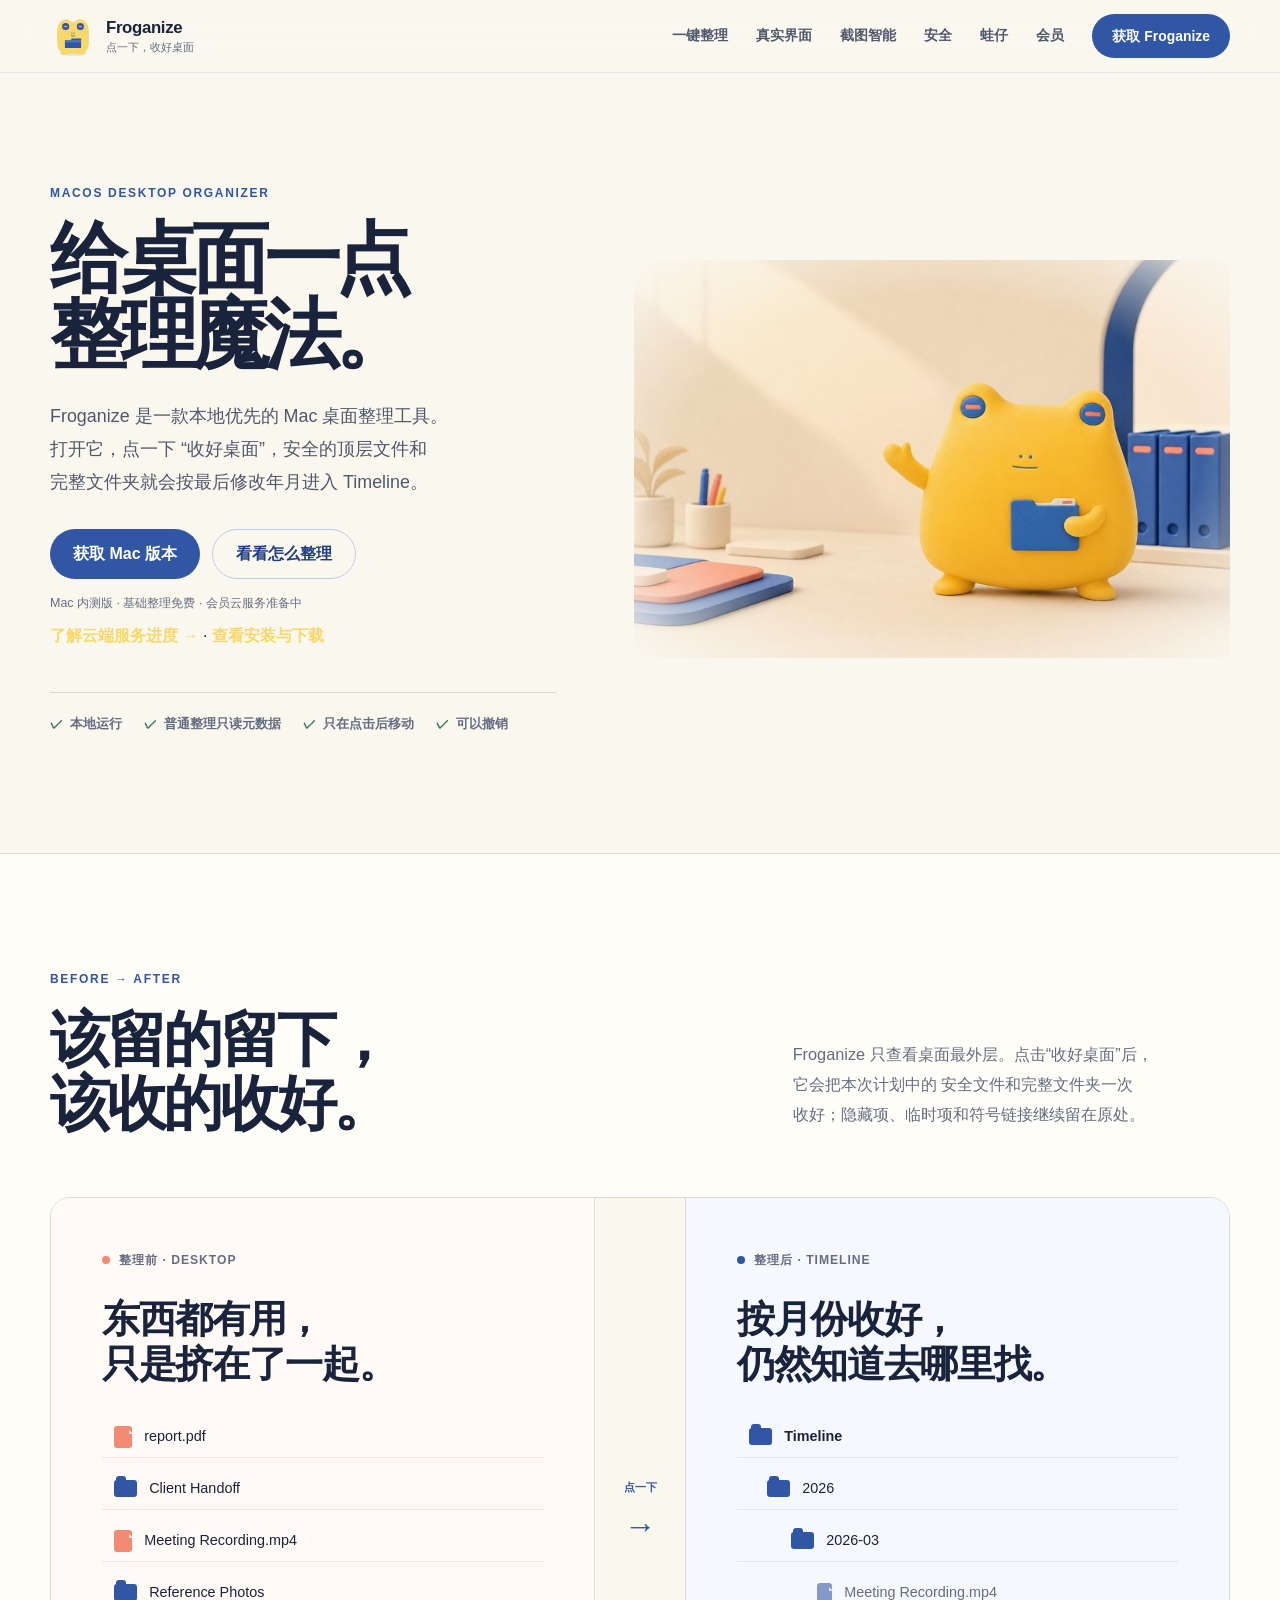
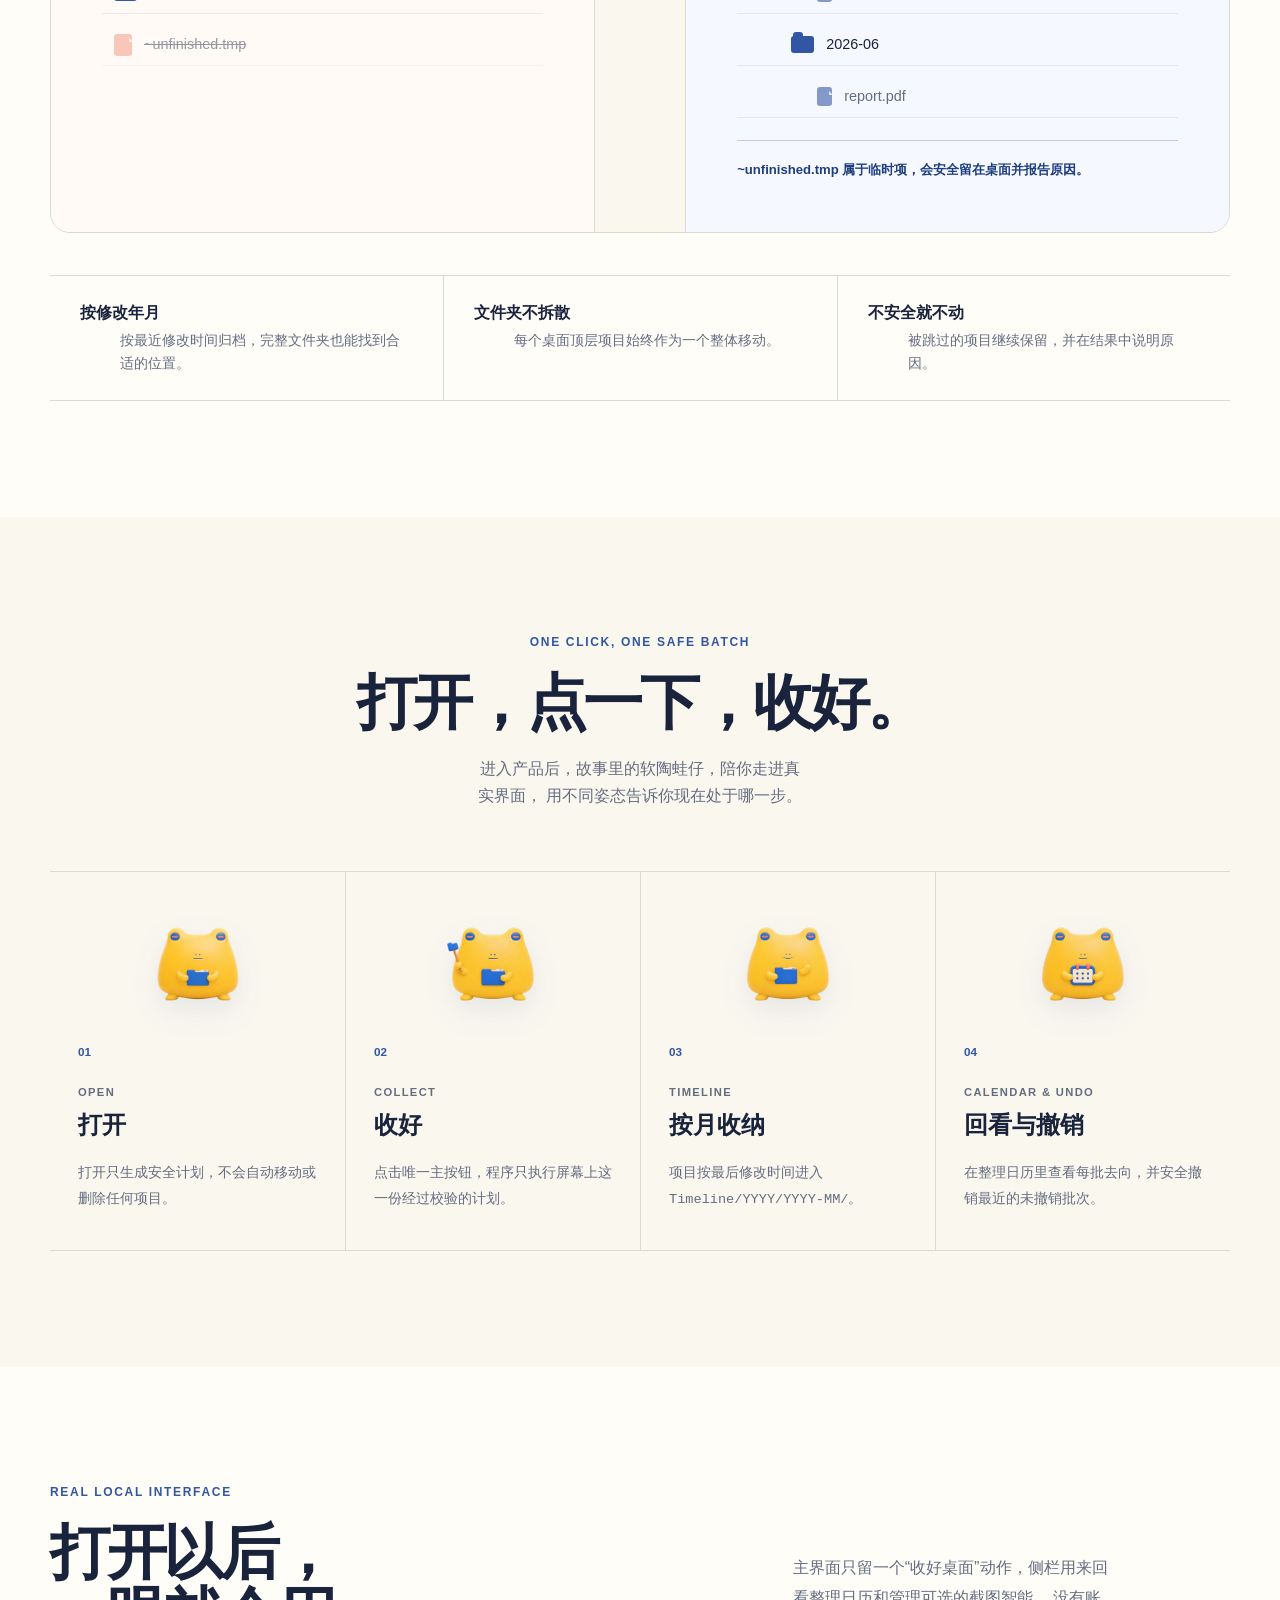
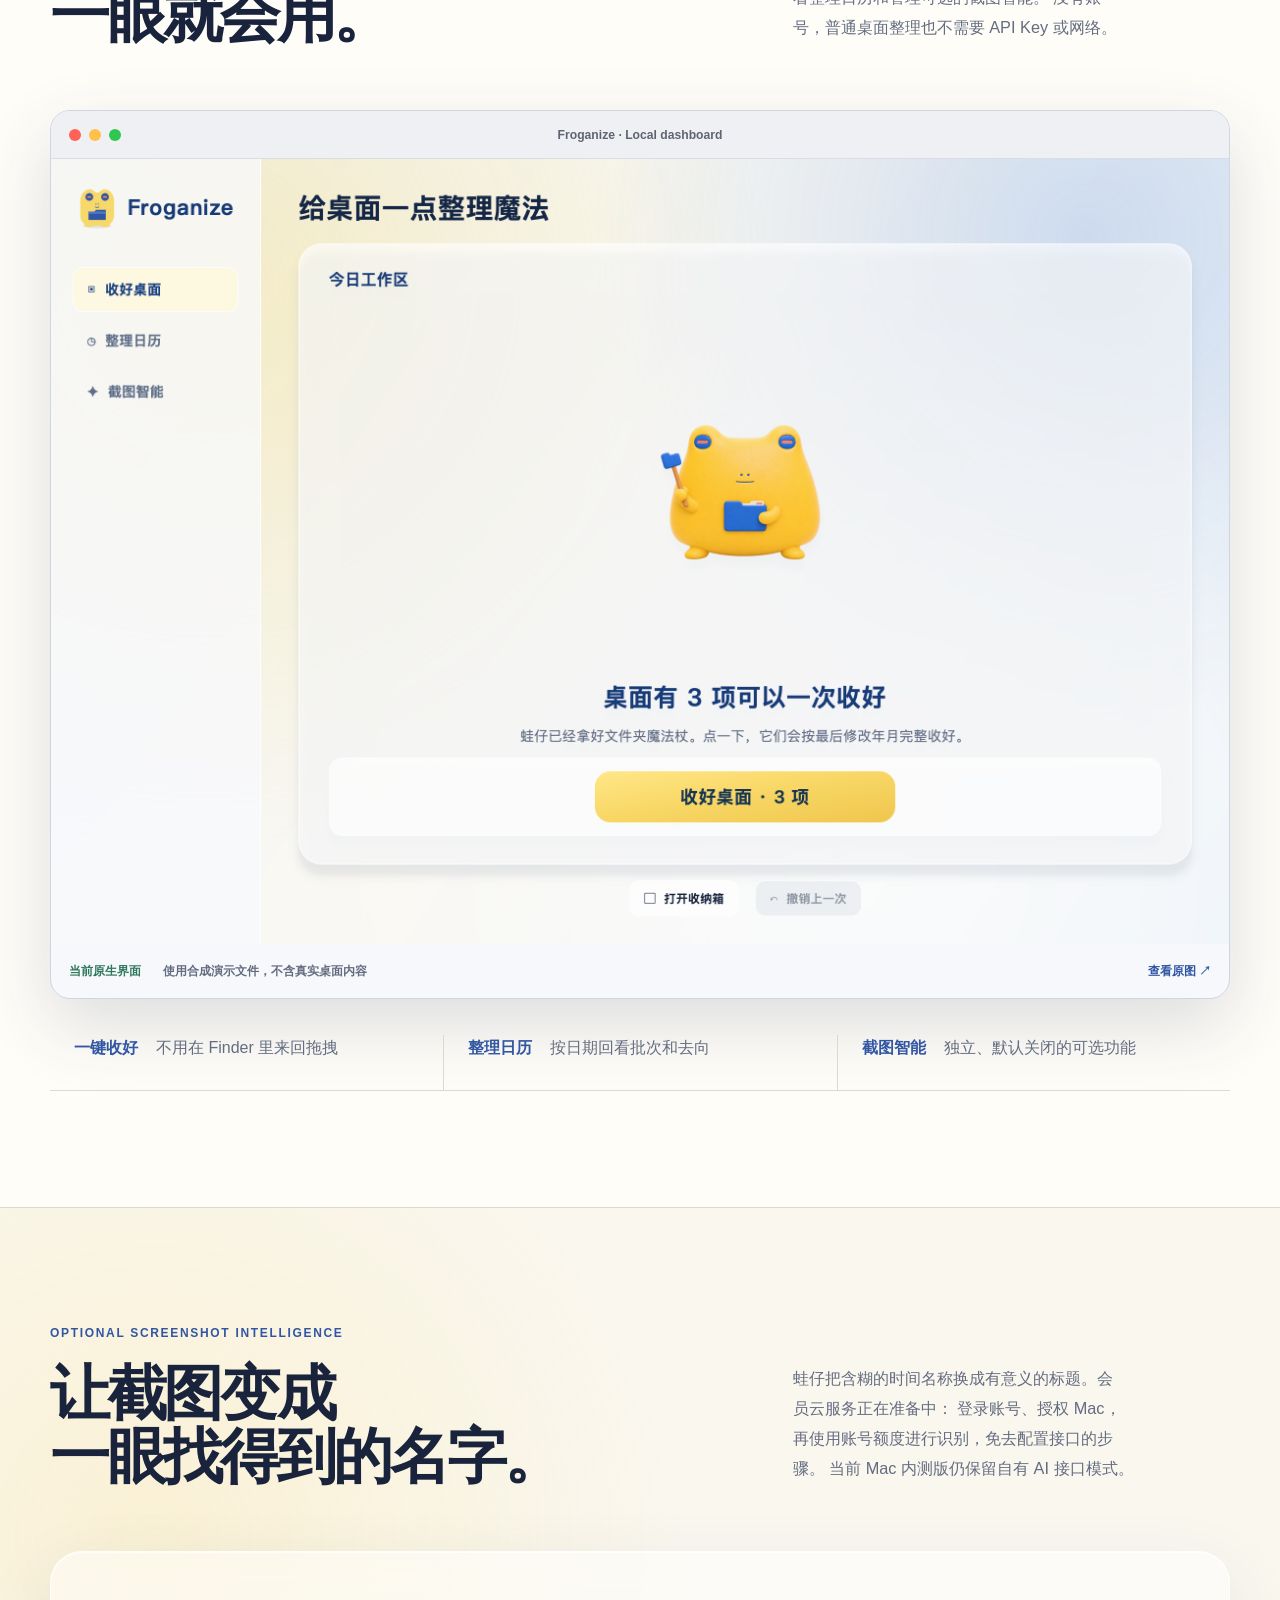
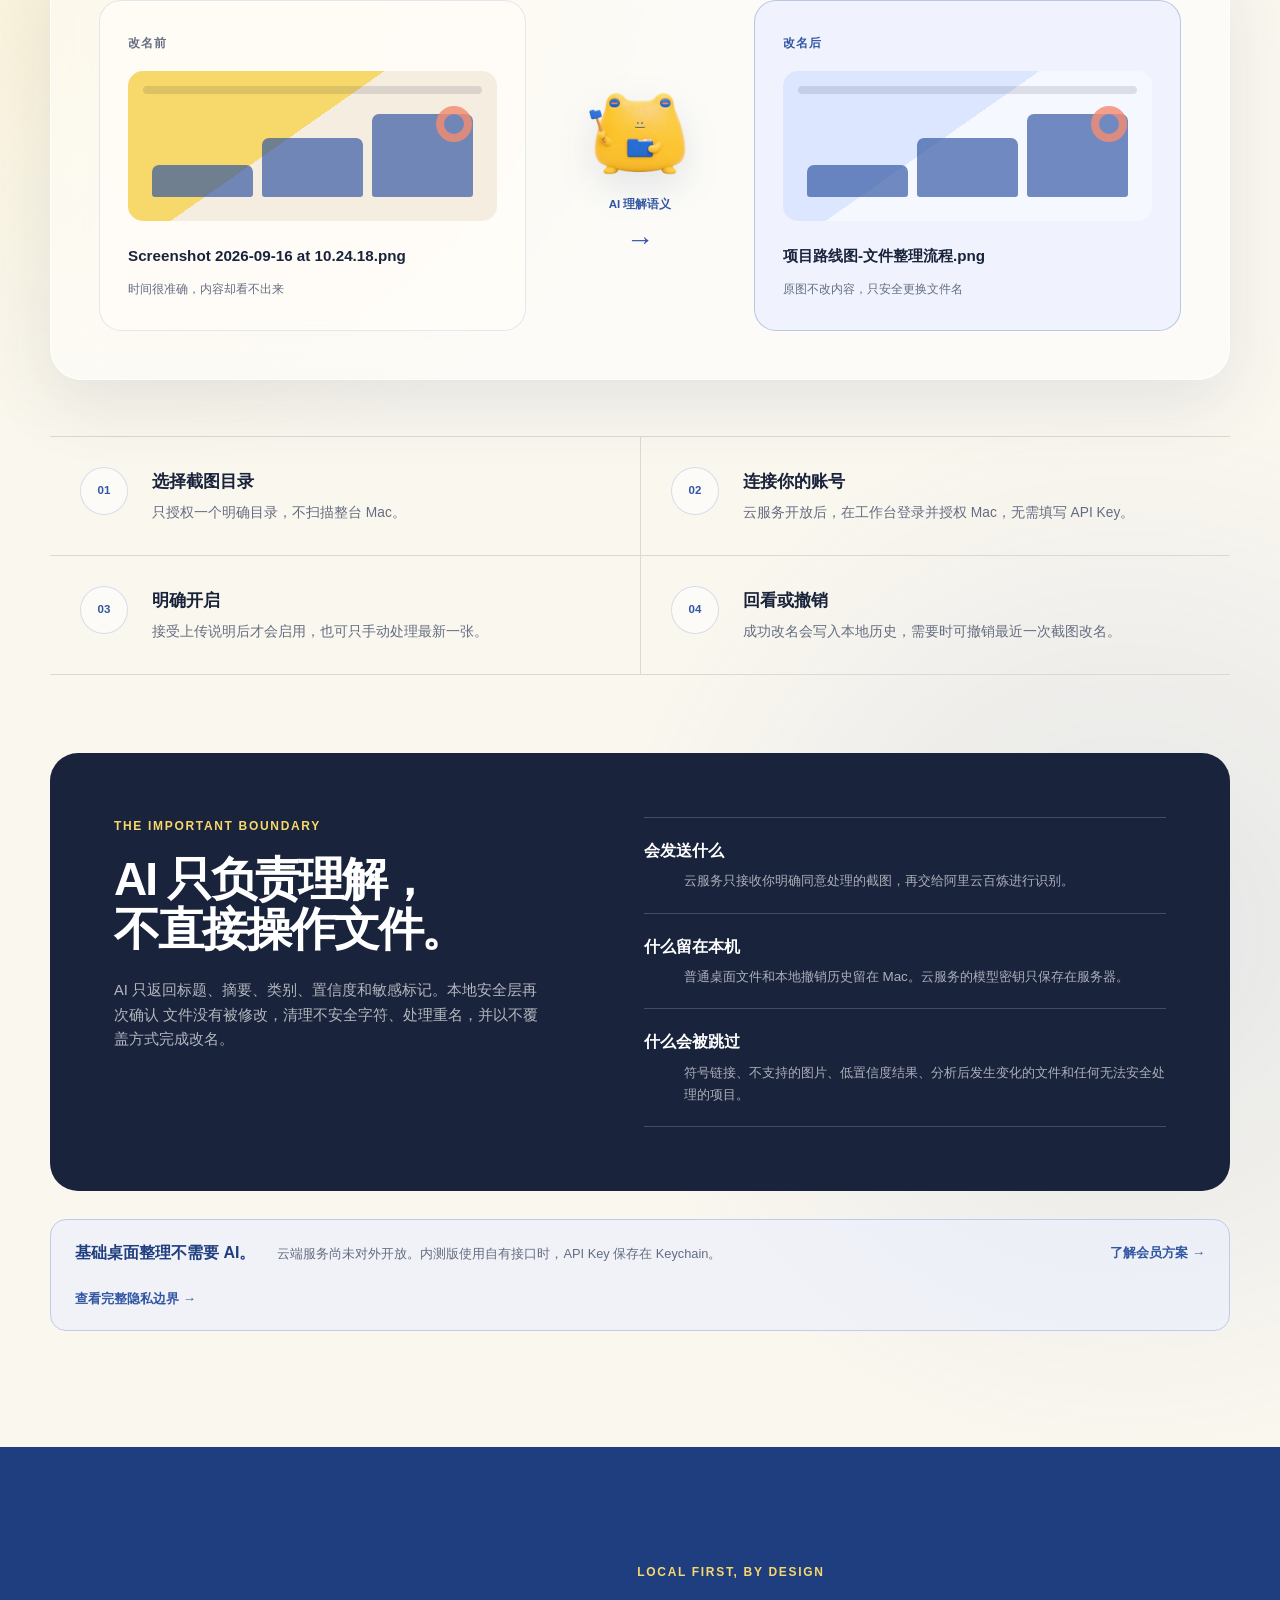
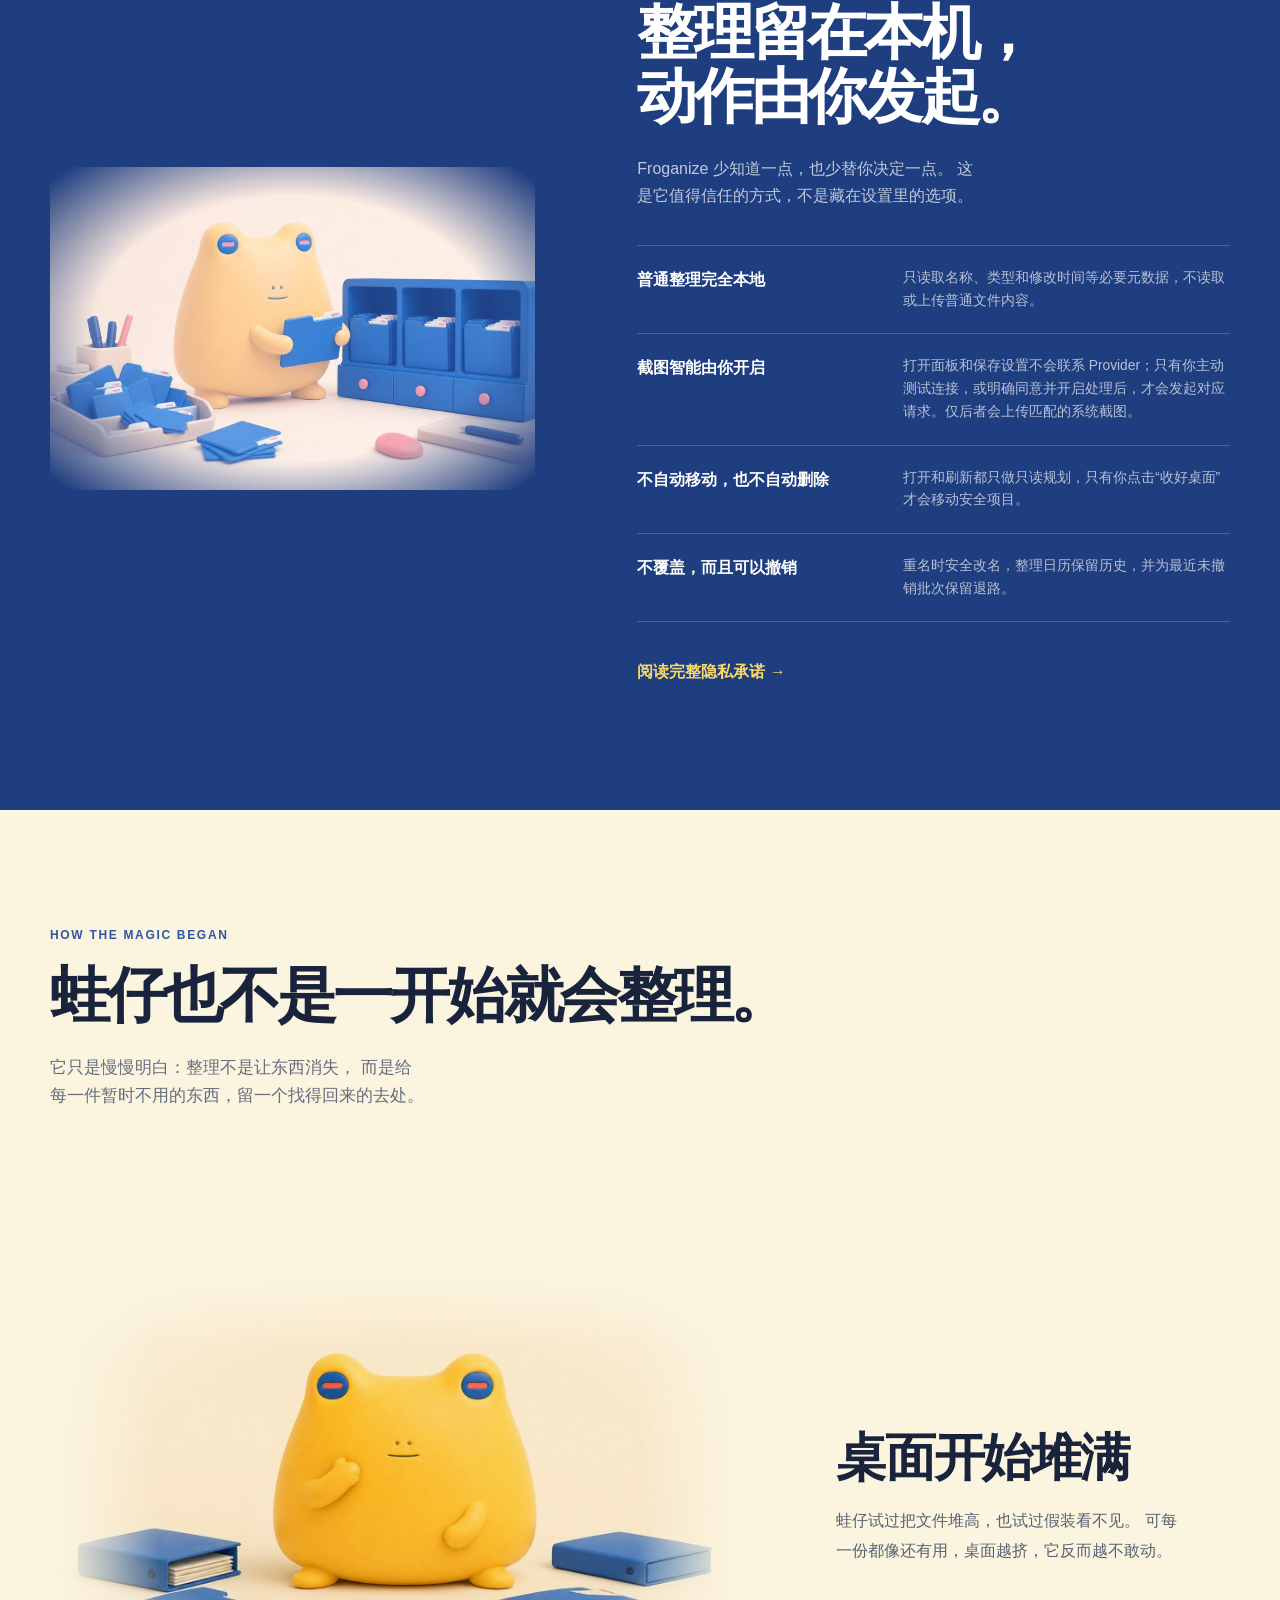
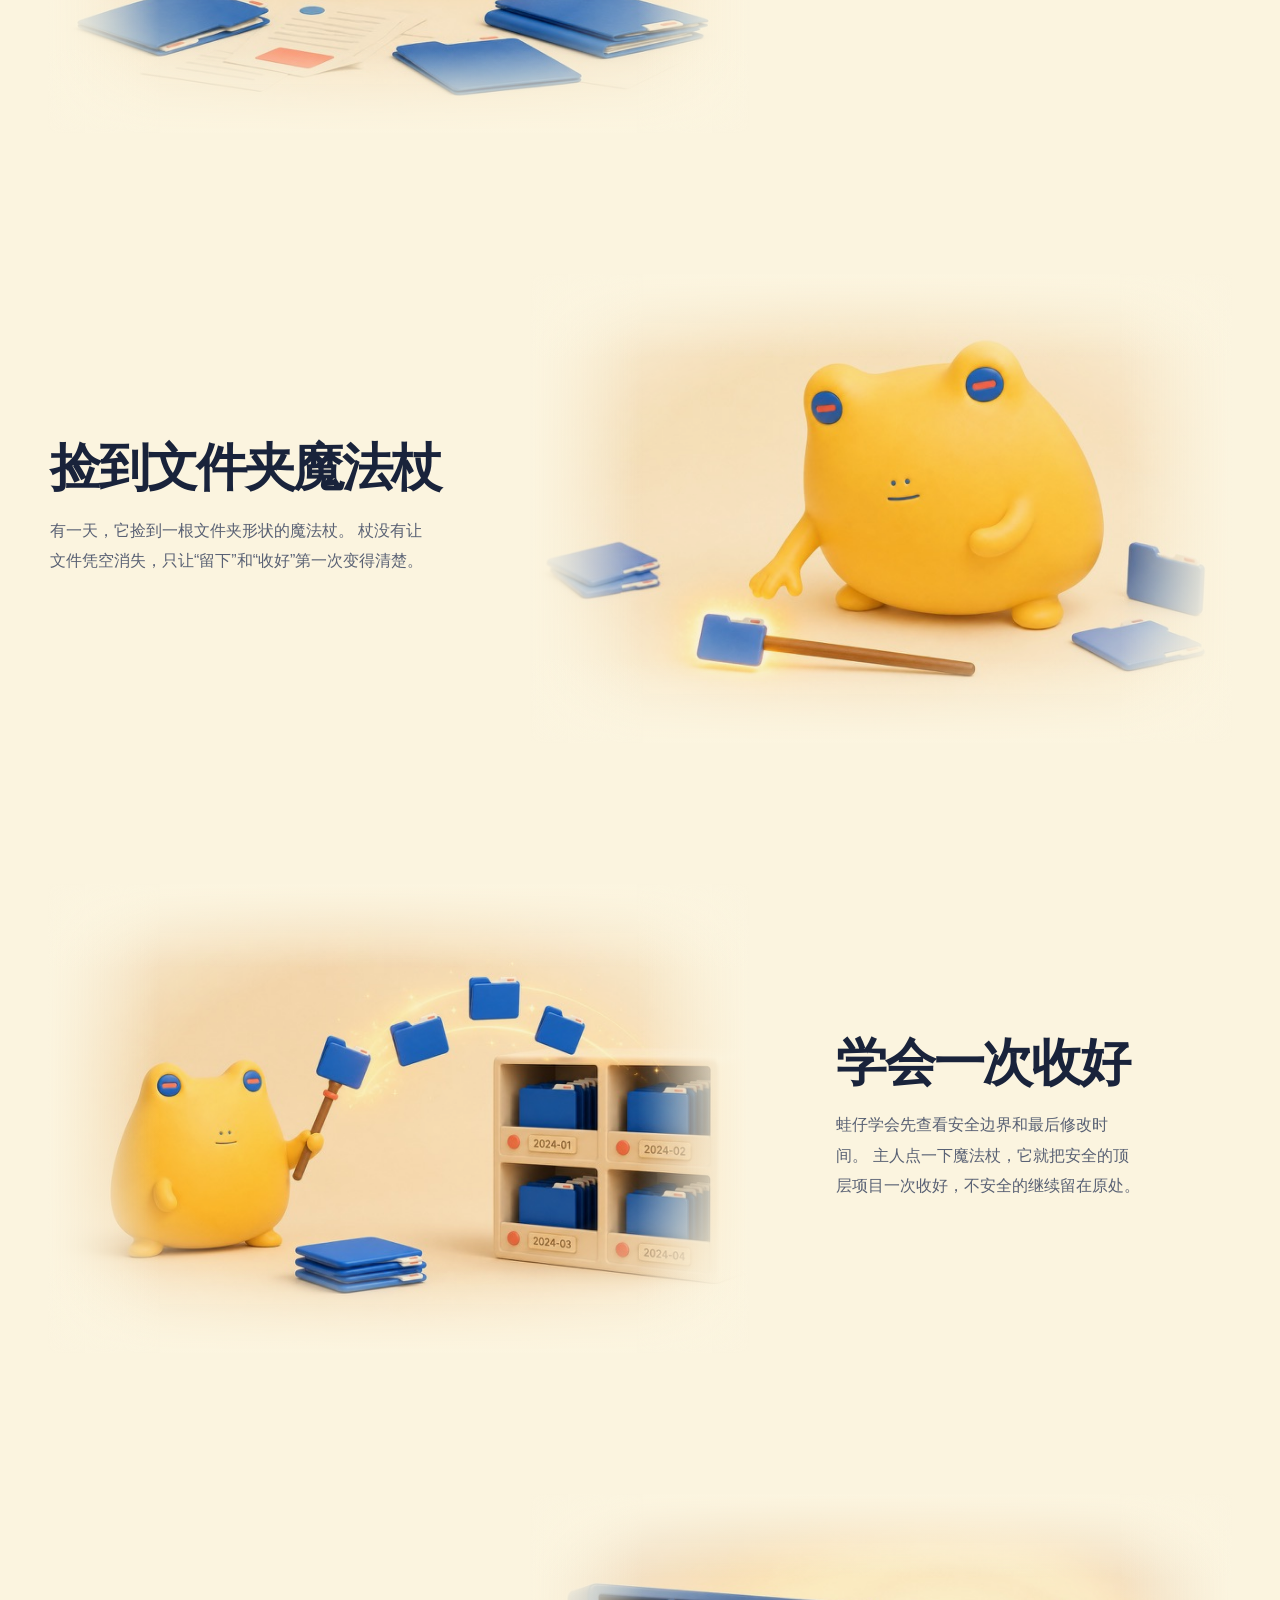
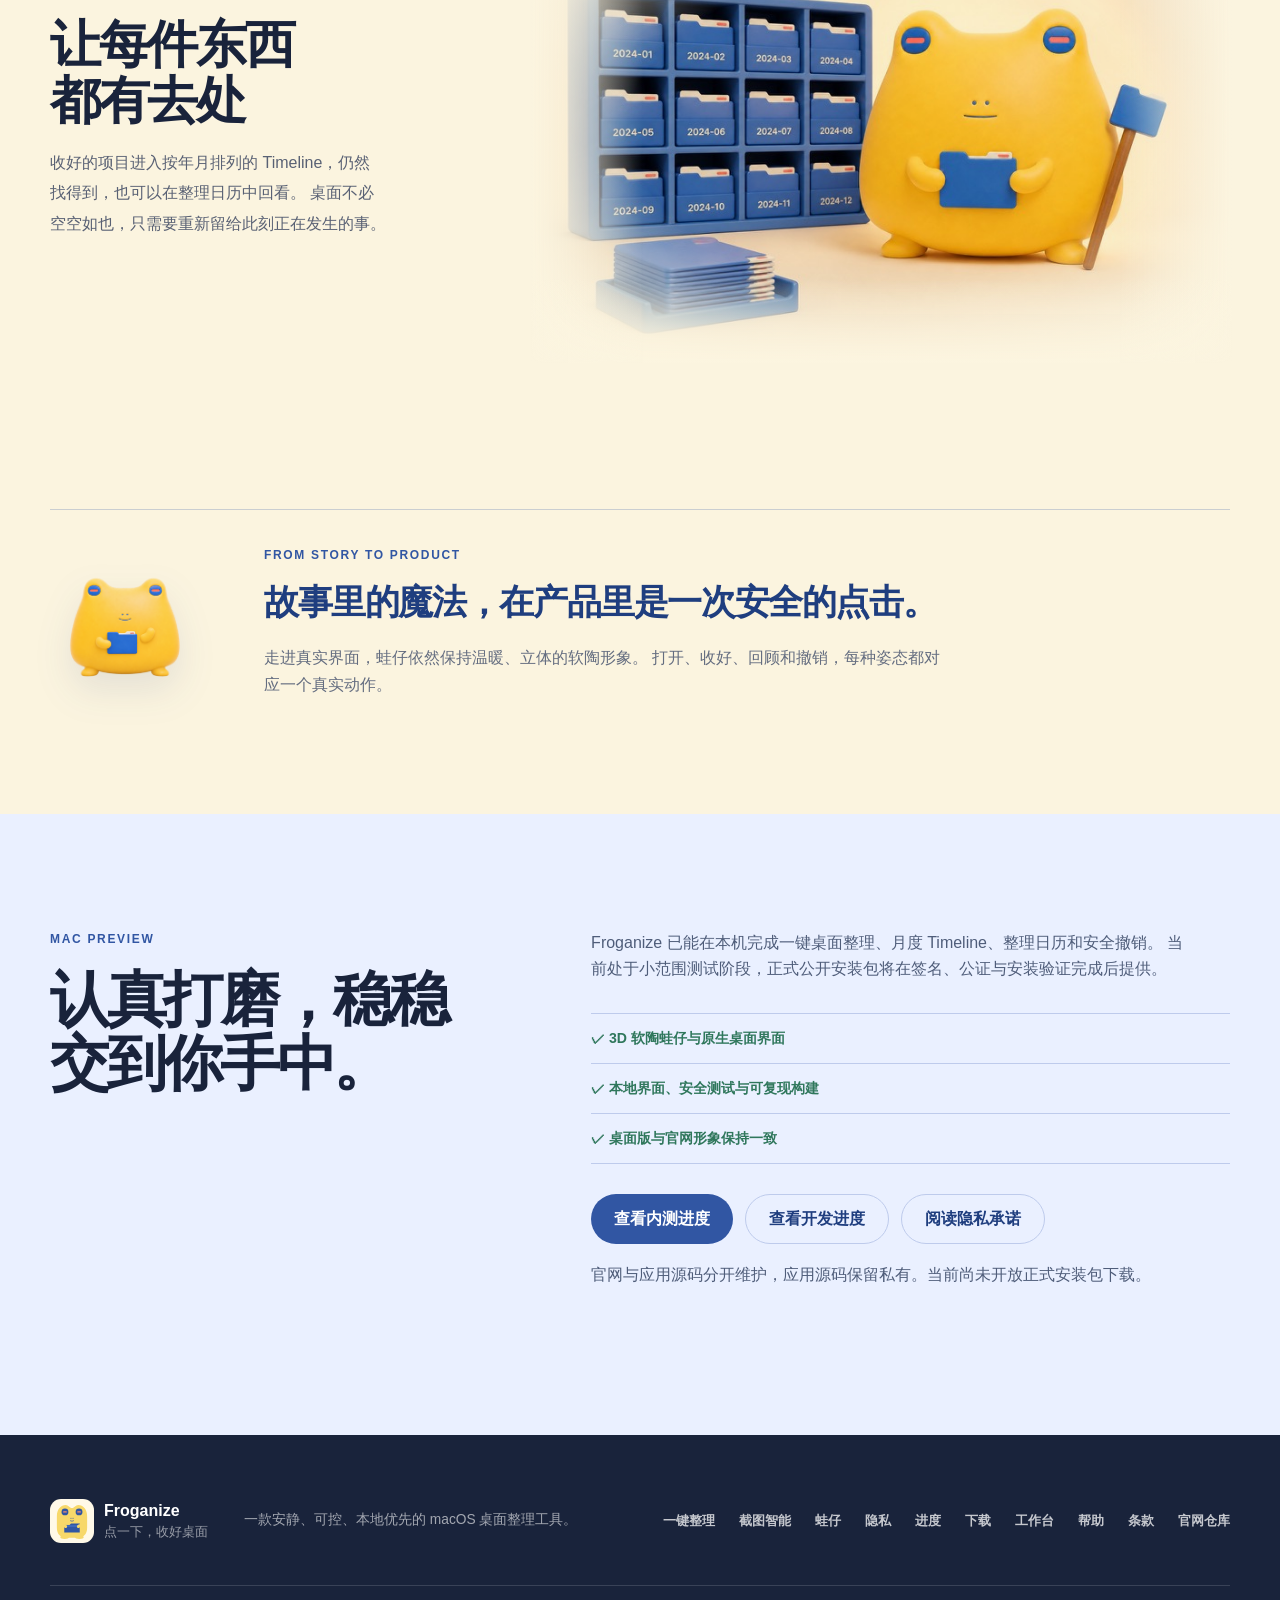
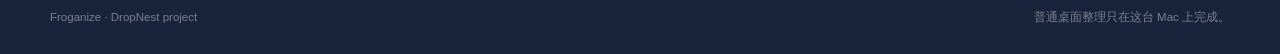
==== commit 4071e5b8: "Clarify private Mac beta and upcoming cloud service status" ====
--- a/index.html
+++ b/index.html
@@ -109,8 +109,8 @@
             <a class="button button-primary download-cta" href="./download.html">获取 Mac 版本</a>
             <a class="button button-quiet" href="#transformation">看看怎么整理</a>
           </div>
-          <p class="preview-note">Source Beta · 基础整理免费 · 会员云服务准备中</p>
-          <p><a class="text-link" href="./account.html">进入我的工作台 →</a> · <a class="text-link" href="./download.html">查看安装与下载</a></p>
+          <p class="preview-note">Mac 内测版 · 基础整理免费 · 会员云服务准备中</p>
+          <p><a class="text-link" href="./account.html">了解云端服务进度 →</a> · <a class="text-link" href="./download.html">查看安装与下载</a></p>
           <ul class="trust-list" aria-label="Froganize 的四个基础原则">
             <li>本地运行</li>
             <li>普通整理只读元数据</li>
